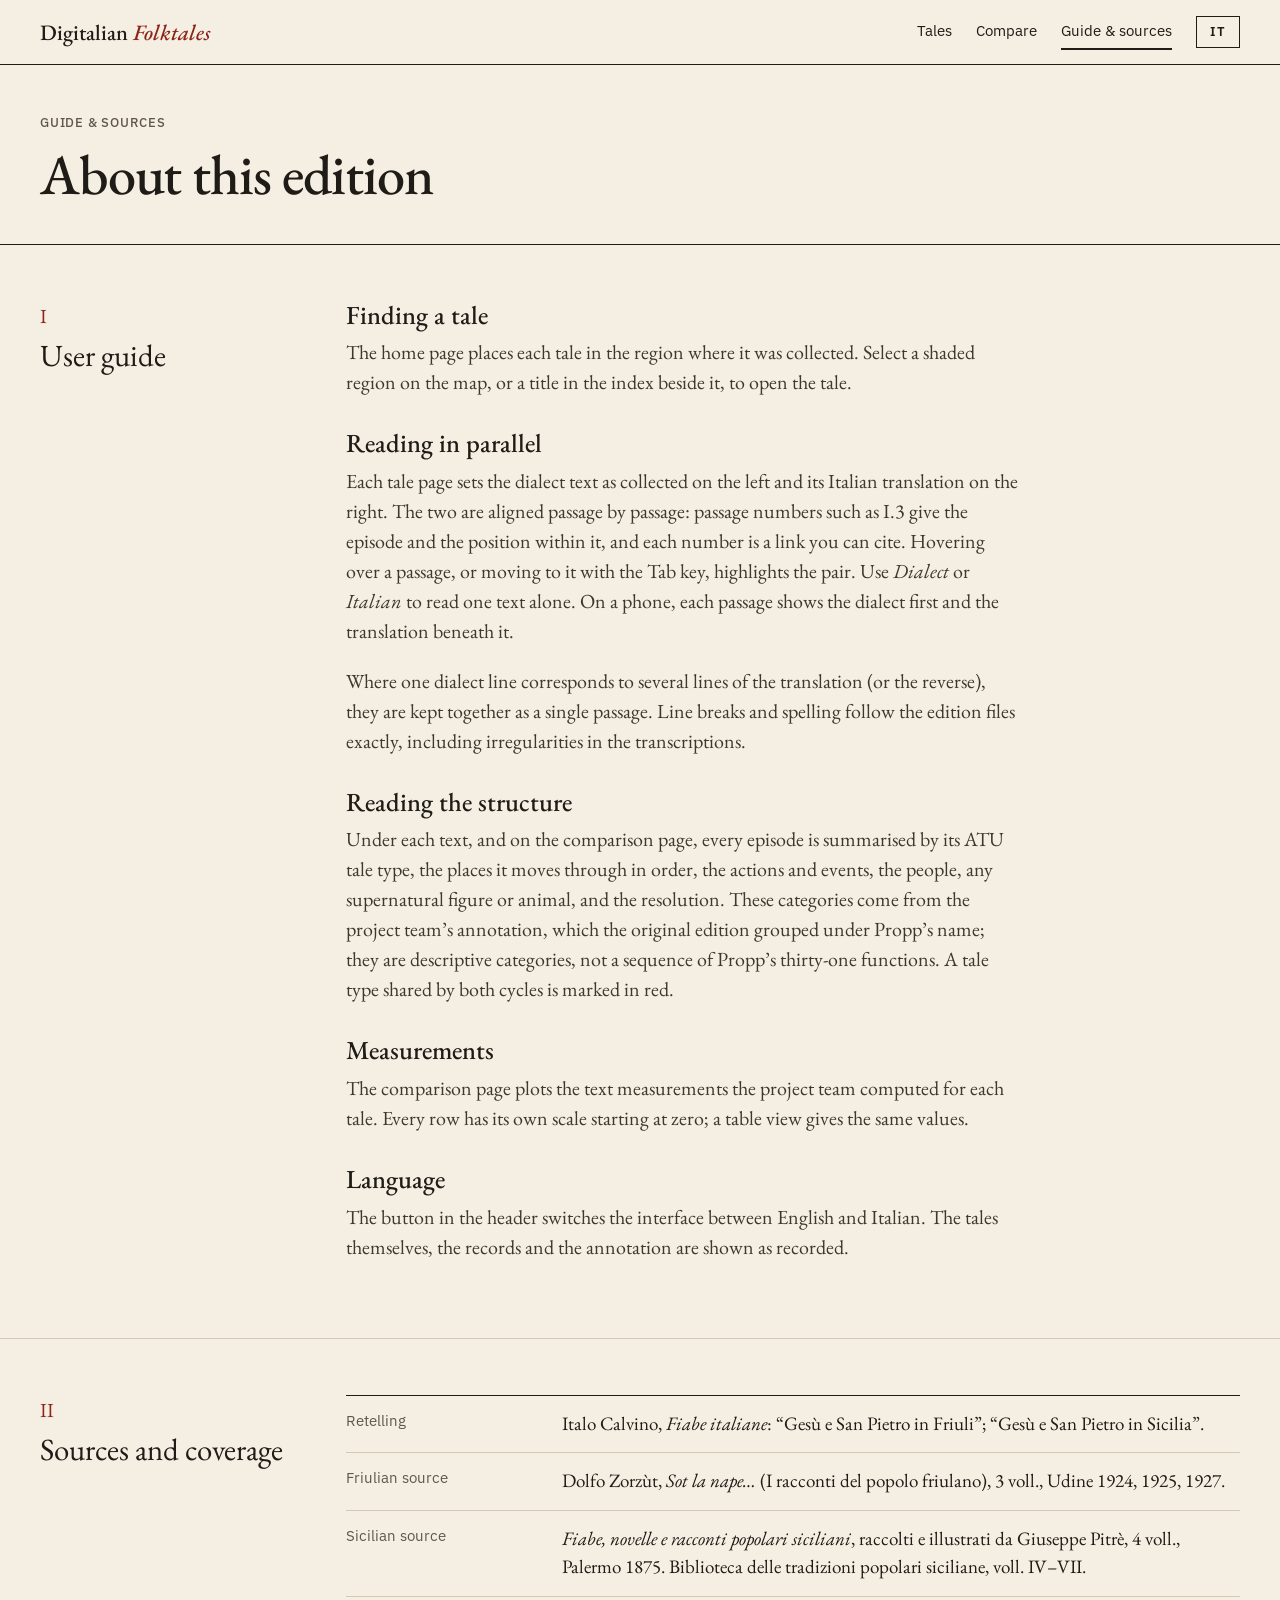
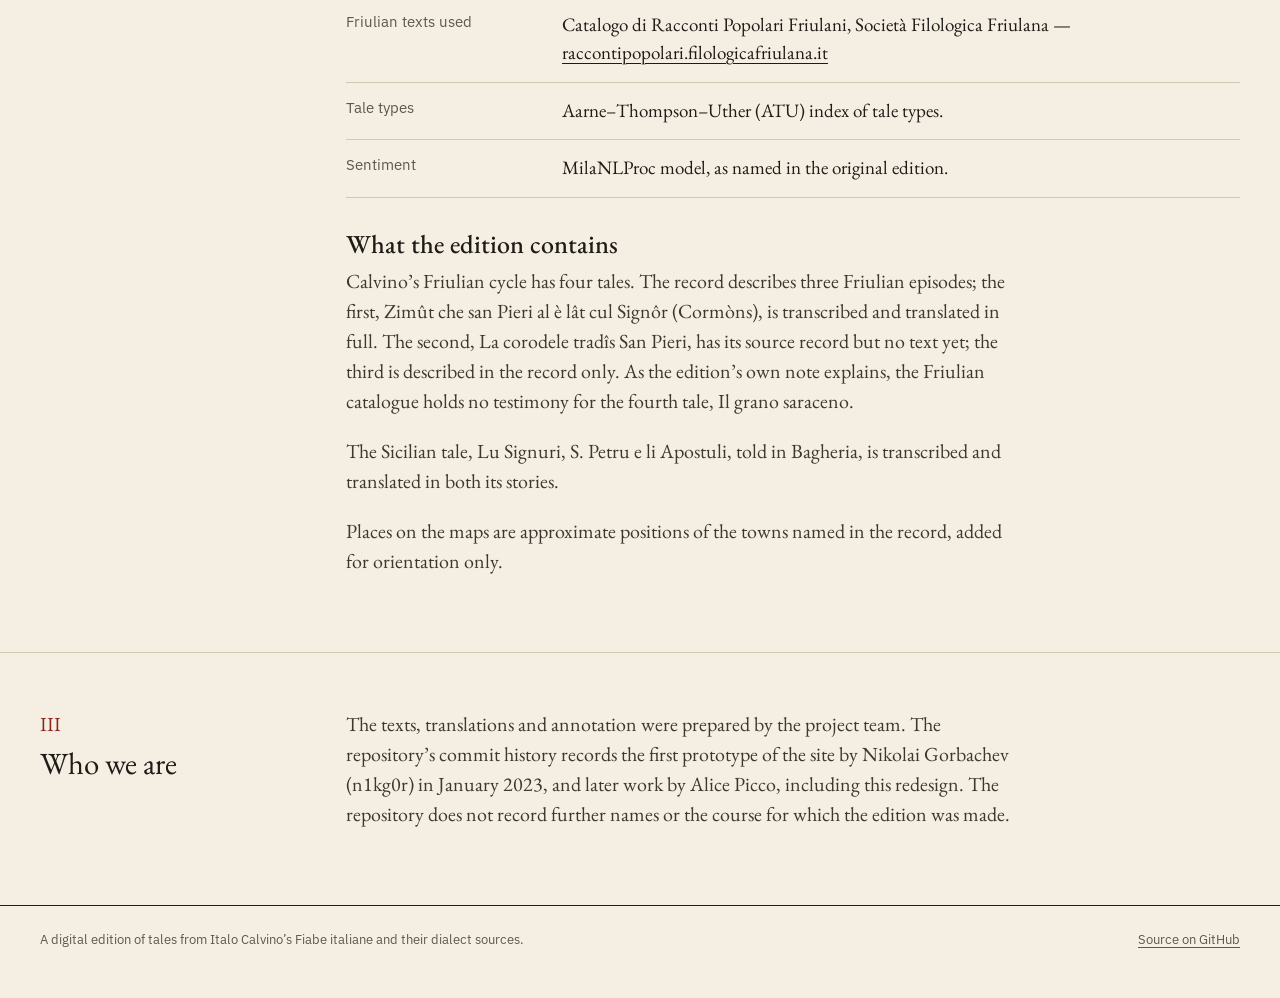
==== docs/guide.html @ 7d942d0c "Rebuild home, tale, comparison and guide pages on the new edition layout Co-Authored-By: Claude Opus" ====
<!DOCTYPE html>
<html lang="en">
<head>
  <meta charset="UTF-8">
  <meta name="viewport" content="width=device-width, initial-scale=1">
  <title>Guide and sources — Digitalian Folktales</title>
  <meta name="description" content="How to read Digitalian Folktales, its sources and methods, and who made it.">
  <link rel="icon" href="data:image/svg+xml,%3Csvg xmlns='http://www.w3.org/2000/svg' viewBox='0 0 32 32'%3E%3Crect width='32' height='32' fill='%23f5efe3'/%3E%3Ctext x='6' y='25' font-family='Georgia,serif' font-style='italic' font-size='24' fill='%238c2418'%3Ef%3C/text%3E%3C/svg%3E">
  <link rel="preconnect" href="https://fonts.googleapis.com">
  <link rel="preconnect" href="https://fonts.gstatic.com" crossorigin>
  <link rel="stylesheet" href="https://fonts.googleapis.com/css2?family=EB+Garamond:ital,wght@0,400;0,500;1,400&family=IBM+Plex+Sans:wght@400;500;600&display=swap">
  <link rel="stylesheet" href="assets/site.css">
</head>
<body data-base="">
  <a class="skip" href="#main" data-i18n="skip">Skip to content</a>

  <header class="site-header">
    <div class="wrap">
      <a class="wordmark" href="index.html">Digitalian <i>Folktales</i></a>
      <nav class="site-nav" aria-label="Main">
        <a href="index.html" data-i18n="nav.tales">Tales</a>
        <a href="analysis/comparison.html" data-i18n="nav.compare">Compare</a>
        <a href="guide.html" aria-current="page" data-i18n="nav.guide">Guide &amp; sources</a>
        <button class="lang-switch" type="button" lang="it" aria-label="Leggi in italiano">IT</button>
      </nav>
    </div>
  </header>

  <main id="main">
    <header class="page-head">
      <div class="wrap grid">
        <p class="kicker" style="grid-column:1/-1" data-i18n="guide.kicker">Guide &amp; sources</p>
        <h1 class="h1" style="grid-column:1/span 10" data-i18n="guide.title">About this edition</h1>
      </div>
    </header>

    <section class="section" aria-labelledby="g1">
      <div class="wrap grid">
        <div class="section-head">
          <span class="idx">I</span>
          <h2 class="h2" id="g1" data-i18n="guide.s1">User guide</h2>
        </div>
        <div class="section-body prose">
          <div data-lang-block="en">
            <h3>Finding a tale</h3>
            <p>The home page places each tale in the region where it was collected. Select a shaded region on the map, or a title in the index beside it, to open the tale.</p>
            <h3>Reading in parallel</h3>
            <p>Each tale page sets the dialect text as collected on the left and its Italian translation on the right. The two are aligned passage by passage: passage numbers such as <span class="num">I.3</span> give the episode and the position within it, and each number is a link you can cite. Hovering over a passage, or moving to it with the Tab key, highlights the pair. Use <em>Dialect</em> or <em>Italian</em> to read one text alone. On a phone, each passage shows the dialect first and the translation beneath it.</p>
            <p>Where one dialect line corresponds to several lines of the translation (or the reverse), they are kept together as a single passage. Line breaks and spelling follow the edition files exactly, including irregularities in the transcriptions.</p>
            <h3>Reading the structure</h3>
            <p>Under each text, and on the comparison page, every episode is summarised by its ATU tale type, the places it moves through in order, the actions and events, the people, any supernatural figure or animal, and the resolution. These categories come from the project team’s annotation, which the original edition grouped under Propp’s name; they are descriptive categories, not a sequence of Propp’s thirty-one functions. A tale type shared by both cycles is marked in red.</p>
            <h3>Measurements</h3>
            <p>The comparison page plots the text measurements the project team computed for each tale. Every row has its own scale starting at zero; a table view gives the same values.</p>
            <h3>Language</h3>
            <p>The button in the header switches the interface between English and Italian. The tales themselves, the records and the annotation are shown as recorded.</p>
          </div>
          <div data-lang-block="it" hidden>
            <h3>Trovare una fiaba</h3>
            <p>La pagina iniziale colloca ogni fiaba nella regione in cui è stata raccolta. Seleziona una regione evidenziata sulla mappa, o un titolo nell’indice accanto, per aprire la fiaba.</p>
            <h3>Leggere in parallelo</h3>
            <p>Ogni pagina presenta a sinistra il testo dialettale così come fu raccolto e a destra la traduzione italiana. I due testi sono allineati passo per passo: i numeri come <span class="num">I.3</span> indicano l’episodio e la posizione del passo, e ogni numero è un link citabile. Passando sopra un passo, o raggiungendolo con il tasto Tab, la coppia viene evidenziata. Con <em>Dialetto</em> o <em>Italiano</em> si legge un solo testo. Su telefono, ogni passo mostra prima il dialetto e sotto la traduzione.</p>
            <p>Quando una riga dialettale corrisponde a più righe della traduzione (o viceversa), le righe restano unite in un solo passo. A capo e grafia seguono esattamente i file dell’edizione, comprese le irregolarità delle trascrizioni.</p>
            <h3>Leggere la struttura</h3>
            <p>Sotto ogni testo, e nella pagina di confronto, ogni episodio è riassunto per tipo ATU, luoghi attraversati in ordine, azioni ed eventi, personaggi, eventuali figure soprannaturali o animali e scioglimento. Le categorie provengono dall’annotazione del gruppo di progetto, che l’edizione originale raccoglieva sotto il nome di Propp; sono categorie descrittive, non una sequenza delle trentuno funzioni di Propp. Un tipo di fiaba comune ai due cicli è segnato in rosso.</p>
            <h3>Misure</h3>
            <p>La pagina di confronto mostra le misure testuali calcolate dal gruppo di progetto per ogni fiaba. Ogni riga ha una propria scala che parte da zero; una vista in tabella riporta gli stessi valori.</p>
            <h3>Lingua</h3>
            <p>Il pulsante nell’intestazione passa l’interfaccia dall’inglese all’italiano. Le fiabe, le schede e l’annotazione sono riportate come registrate.</p>
          </div>
        </div>
      </div>
    </section>

    <section class="section" aria-labelledby="g2">
      <div class="wrap grid">
        <div class="section-head">
          <span class="idx">II</span>
          <h2 class="h2" id="g2" data-i18n="guide.s2">Sources and coverage</h2>
        </div>
        <div class="section-body">
          <ul class="biblio">
            <li><span class="role" data-i18n="src.calvino">Retelling</span><span class="ref">Italo Calvino, <i lang="it">Fiabe italiane</i>: <span lang="it">“Gesù e San Pietro in Friuli”</span>; <span lang="it">“Gesù e San Pietro in Sicilia”</span>.</span></li>
            <li><span class="role" data-i18n="src.zorzut">Friulian source</span><span class="ref" lang="it">Dolfo Zorzùt, <i lang="fur">Sot la nape…</i> (I racconti del popolo friulano), 3 voll., Udine 1924, 1925, 1927.</span></li>
            <li><span class="role" data-i18n="src.pitre">Sicilian source</span><span class="ref" lang="it"><i>Fiabe, novelle e racconti popolari siciliani</i>, raccolti e illustrati da Giuseppe Pitrè, 4 voll., Palermo 1875. Biblioteca delle tradizioni popolari siciliane, voll. IV–VII.</span></li>
            <li><span class="role" data-i18n="src.sff">Friulian texts used</span><span class="ref" lang="it">Catalogo di Racconti Popolari Friulani, Società Filologica Friulana — <a href="https://raccontipopolari.filologicafriulana.it/">raccontipopolari.filologicafriulana.it</a></span></li>
            <li><span class="role" data-i18n="src.atu">Tale types</span><span class="ref">Aarne–Thompson–Uther (ATU) index of tale types.</span></li>
            <li><span class="role" data-i18n="src.sent">Sentiment</span><span class="ref">MilaNLProc model, as named in the original edition.</span></li>
          </ul>
          <div class="prose" style="margin-top:32px">
            <div data-lang-block="en">
              <h3>What the edition contains</h3>
              <p>Calvino’s Friulian cycle has four tales. The record describes three Friulian episodes; the first, <span lang="fur">Zimût che san Pieri al è lât cul Signôr</span> (Cormòns), is transcribed and translated in full. The second, <span lang="fur">La corodele tradîs San Pieri</span>, has its source record but no text yet; the third is described in the record only. As the edition’s own note explains, the Friulian catalogue holds no testimony for the fourth tale, <span lang="it">Il grano saraceno</span>.</p>
              <p>The Sicilian tale, <span lang="scn">Lu Signuri, S. Petru e li Apostuli</span>, told in Bagheria, is transcribed and translated in both its stories.</p>
              <p>Places on the maps are approximate positions of the towns named in the record, added for orientation only.</p>
            </div>
            <div data-lang-block="it" hidden>
              <h3>Che cosa contiene l’edizione</h3>
              <p>Il ciclo friulano di Calvino comprende quattro racconti. La scheda descrive tre episodi friulani; il primo, <span lang="fur">Zimût che san Pieri al è lât cul Signôr</span> (Cormòns), è trascritto e tradotto per intero. Il secondo, <span lang="fur">La corodele tradîs San Pieri</span>, ha la sua scheda di fonte ma non ancora il testo; il terzo è descritto solo nella scheda. Come spiega la nota dell’edizione, il catalogo friulano non contiene testimonianze del quarto racconto, <span lang="it">Il grano saraceno</span>.</p>
              <p>La fiaba siciliana, <span lang="scn">Lu Signuri, S. Petru e li Apostuli</span>, raccontata a Bagheria, è trascritta e tradotta in entrambe le sue storie.</p>
              <p>I luoghi sulle mappe sono posizioni approssimative dei paesi indicati nella scheda, aggiunte solo per orientarsi.</p>
            </div>
          </div>
        </div>
      </div>
    </section>

    <section class="section" aria-labelledby="g3">
      <div class="wrap grid">
        <div class="section-head">
          <span class="idx">III</span>
          <h2 class="h2" id="g3" data-i18n="guide.s3">Who we are</h2>
        </div>
        <div class="section-body prose">
          <div data-lang-block="en">
            <p>The texts, translations and annotation were prepared by the project team. The repository’s commit history records the first prototype of the site by Nikolai Gorbachev (n1kg0r) in January 2023, and later work by Alice Picco, including this redesign. The repository does not record further names or the course for which the edition was made.</p>
          </div>
          <div data-lang-block="it" hidden>
            <p>Testi, traduzioni e annotazione sono stati preparati dal gruppo di progetto. La cronologia del repository registra il primo prototipo del sito, di Nikolai Gorbachev (n1kg0r), nel gennaio 2023, e il lavoro successivo di Alice Picco, compreso questo nuovo progetto grafico. Il repository non riporta altri nomi né il corso per cui l’edizione è stata realizzata.</p>
          </div>
        </div>
      </div>
    </section>
  </main>

  <footer class="site-footer">
    <div class="wrap">
      <span data-i18n="footer.note">A digital edition of tales from Italo Calvino’s Fiabe italiane and their dialect sources.</span>
      <a href="https://github.com/alicepicco333/digitalian-folktales" data-i18n="footer.repo">Source on GitHub</a>
    </div>
  </footer>
  <script src="assets/data.js"></script>
  <script src="assets/site.js"></script>
</body>
</html>
---- docs/assets/site.css ----
/* Digitalian Folktales — edition stylesheet
   A printed-edition identity: warm paper, EB Garamond for the tales and titles,
   IBM Plex Sans for apparatus and interface, one rubric red as the accent. Flat, gridded. */

:root {
  color-scheme: light;
  --paper: #f5efe3;
  --paper-2: #ebe3d3;
  --ink: #1f1b16;
  --ink-2: #3d372f;
  --muted: #5f574b;
  --rule: #d3c8b4;
  --rule-strong: #1f1b16;
  --accent: #8c2418;          /* the one accent: rubric red */
  --friuli: #008572;          /* data identity: Friuli (validated pair) */
  --sicily: #b57a00;          /* data identity: Sicily */
  --friuli-tint: #d5e8e1;
  --sicily-tint: #f1e2c0;
  --focus: #8c2418;

  --sans: "IBM Plex Sans", system-ui, -apple-system, "Segoe UI", sans-serif;
  --serif: "EB Garamond", Garamond, Georgia, "Times New Roman", serif;

  --gutter: 24px;
  --margin: 40px;
  --max: 1440px;
  --step--1: 0.8125rem;
  --step-0: 1rem;
  --step-1: 1.25rem;
  --step-2: 1.75rem;
  --step-3: clamp(2rem, 4.4vw, 4rem);
  --step-4: clamp(2.5rem, 6.6vw, 6rem);
}

@media (prefers-color-scheme: dark) {
  :root:not([data-theme="light"]) {
    color-scheme: dark;
    --paper: #1a1714;
    --paper-2: #24201b;
    --ink: #efe8da;
    --ink-2: #cfc6b5;
    --muted: #a79d8d;
    --rule: #3a342c;
    --rule-strong: #efe8da;
    --accent: #e58a6f;
    --friuli: #169c88;
    --sicily: #c08a14;
    --friuli-tint: #16322c;
    --sicily-tint: #3a2d12;
    --focus: #e58a6f;
  }
}
:root[data-theme="dark"] {
  color-scheme: dark;
  --paper: #1a1714;
  --paper-2: #24201b;
  --ink: #efe8da;
  --ink-2: #cfc6b5;
  --muted: #a79d8d;
  --rule: #3a342c;
  --rule-strong: #efe8da;
  --accent: #e58a6f;
  --friuli: #169c88;
  --sicily: #c08a14;
  --friuli-tint: #16322c;
  --sicily-tint: #3a2d12;
  --focus: #e58a6f;
}

*, *::before, *::after { box-sizing: border-box; }
html { -webkit-text-size-adjust: 100%; text-size-adjust: 100%; }
body {
  margin: 0;
  background: var(--paper);
  color: var(--ink);
  font-family: var(--sans);
  font-size: var(--step-0);
  line-height: 1.5;
  font-feature-settings: "kern";
  overflow-x: hidden;
}
img, svg { display: block; max-width: 100%; }
a { color: inherit; text-decoration-thickness: 1px; text-underline-offset: 0.2em; }
a:hover { color: var(--accent); }
:focus { outline: none; }
:focus-visible { outline: 2px solid var(--focus); outline-offset: 3px; }
::selection { background: var(--sicily-tint); color: var(--ink); }

h1, h2, h3, h4 { margin: 0; font-family: var(--serif); font-weight: 500; letter-spacing: 0; line-height: 1.1; }
p { margin: 0 0 1em; }

.skip {
  position: absolute; left: 8px; top: -60px; z-index: 10;
  background: var(--ink); color: var(--paper); padding: 8px 12px; text-decoration: none;
}
.skip:focus { top: 8px; color: var(--paper); }

.visually-hidden {
  position: absolute !important; width: 1px; height: 1px; overflow: hidden;
  clip: rect(0 0 0 0); white-space: nowrap;
}

/* ---------- grid ---------- */
.wrap { max-width: var(--max); margin: 0 auto; padding: 0 var(--margin); }
.grid { display: grid; grid-template-columns: repeat(12, minmax(0, 1fr)); column-gap: var(--gutter); }

/* ---------- header ---------- */
.site-header { border-bottom: 1px solid var(--rule-strong); }
.site-header .wrap { display: flex; align-items: center; justify-content: space-between; gap: 16px; min-height: 64px; }
.wordmark { font-family: var(--serif); font-weight: 500; font-size: 1.375rem; text-decoration: none; white-space: nowrap; }
.wordmark i { color: var(--accent); }
.wordmark span { color: var(--muted); font-weight: 400; }
.site-nav { display: flex; align-items: center; gap: 4px 24px; flex-wrap: wrap; justify-content: flex-end; }
.site-nav a { text-decoration: none; font-size: 0.9375rem; padding: 6px 0; border-bottom: 2px solid transparent; }
.site-nav a[aria-current="page"] { border-bottom-color: var(--ink); }
.lang-switch {
  font: inherit; font-size: 0.8125rem; font-weight: 600; letter-spacing: 0.04em;
  background: transparent; color: var(--ink); border: 1px solid var(--ink);
  padding: 4px 8px; min-height: 32px; min-width: 44px; cursor: pointer; border-radius: 0;
}
.lang-switch:hover { background: var(--ink); color: var(--paper); }

/* ---------- type ---------- */
.kicker {
  font-size: var(--step--1); font-weight: 500; letter-spacing: 0.06em; text-transform: uppercase;
  color: var(--muted); margin: 0 0 12px;
}
.display { font-size: var(--step-4); font-weight: 400; letter-spacing: -0.015em; line-height: 1.02; }
.display em { font-style: italic; color: var(--accent); }
.h1 { font-size: var(--step-3); font-weight: 400; letter-spacing: -0.01em; line-height: 1.05; }
.h2 { font-size: calc(var(--step-2) * 1.1); font-weight: 400; }
.h3 { font-size: var(--step-1); }
.lede { font-family: var(--serif); font-size: 1.5rem; line-height: 1.4; color: var(--ink-2); max-width: 34em; }
.serif { font-family: var(--serif); }
.small { font-size: var(--step--1); }
.muted { color: var(--muted); }
.num { font-variant-numeric: tabular-nums; }

/* ---------- sections ---------- */
.section { padding: 56px 0; border-bottom: 1px solid var(--rule); }
.section:last-of-type { border-bottom: 0; }
.section-head { grid-column: 1 / span 3; }
.section-head .idx { font-family: var(--serif); font-size: 1.25rem; color: var(--accent); font-variant-numeric: tabular-nums; display: block; margin-bottom: 8px; }
.section-body { grid-column: 4 / span 9; min-width: 0; }

/* ---------- hero ---------- */
.hero { padding: 64px 0 56px; border-bottom: 1px solid var(--rule-strong); }
.hero-title { grid-column: 1 / span 9; }
.hero-lede { grid-column: 1 / span 7; margin-top: 32px; }
.hero-figures { grid-column: 9 / span 4; align-self: end; margin: 32px 0 0; }
.figures { display: grid; grid-template-columns: 1fr 1fr; border-top: 1px solid var(--rule-strong); margin: 0; }
.figures div { padding: 12px 0 16px; border-bottom: 1px solid var(--rule); display: flex; flex-direction: column-reverse; justify-content: flex-end; }
.figures div:nth-child(odd) { padding-right: 12px; }
.figures dt { font-size: var(--step--1); color: var(--muted); order: 2; }
.figures dd { margin: 0; font-family: var(--serif); font-size: calc(var(--step-2) * 1.25); font-weight: 400; font-variant-numeric: lining-nums tabular-nums; line-height: 1.1; }

/* ---------- map + index ---------- */
.atlas { grid-column: 1 / span 12; display: grid; grid-template-columns: repeat(12, minmax(0, 1fr)); column-gap: var(--gutter); }
.atlas-map { grid-column: 1 / span 6; position: relative; }
.atlas-index { grid-column: 7 / span 6; }
.map-svg { width: 100%; height: auto; }
.map-svg .region { fill: var(--paper-2); stroke: var(--rule); stroke-width: 0.75; vector-effect: non-scaling-stroke; }
.map-svg .region.is-friuli { fill: var(--friuli-tint); stroke: var(--friuli); stroke-width: 1.25; }
.map-svg .region.is-sicily { fill: var(--sicily-tint); stroke: var(--sicily); stroke-width: 1.25; }
.map-svg a:focus-visible .region, .map-svg a:hover .region { stroke-width: 2.5; }
.map-svg a:focus { outline: none; }
.map-svg .place { stroke: var(--paper); stroke-width: 2; }
.map-svg .place.friuli { fill: var(--friuli); }
.map-svg .place.sicily { fill: var(--sicily); }
.map-svg .label { font-family: var(--sans); font-size: 13px; fill: var(--ink); paint-order: stroke; stroke: var(--paper); stroke-width: 4px; stroke-linejoin: round; }
.map-svg .label.sub { font-size: 11.5px; fill: var(--muted); }
.map-svg .leader { stroke: var(--ink); stroke-width: 1; fill: none; }
.map-note { font-size: var(--step--1); color: var(--muted); margin-top: 12px; max-width: 36em; }

.tale-index { list-style: none; margin: 0; padding: 0; border-top: 1px solid var(--rule-strong); }
.tale-entry { padding: 20px 0 24px; border-bottom: 1px solid var(--rule); display: grid; grid-template-columns: 48px minmax(0, 1fr); column-gap: 16px; }
.tale-entry .no { font-family: var(--serif); font-size: 1.25rem; color: var(--accent); font-variant-numeric: tabular-nums; padding-top: 6px; }
.tale-entry h3 { font-family: var(--serif); font-weight: 500; font-size: 1.875rem; letter-spacing: -0.01em; line-height: 1.15; }
.tale-entry h3 a { text-decoration: none; }
.tale-entry h3 a:hover { text-decoration: underline; }
.region-line { display: flex; align-items: center; gap: 8px; font-size: 0.9375rem; color: var(--ink-2); margin: 6px 0 12px; }
.meta-dl { display: grid; grid-template-columns: 9.5em minmax(0, 1fr); gap: 4px 16px; margin: 0; font-size: 0.9375rem; }
.meta-dl dt { color: var(--muted); }
.meta-dl dd { margin: 0; min-width: 0; }
.entry-links { display: flex; gap: 20px; flex-wrap: wrap; margin-top: 16px; font-weight: 500; }
.entry-links a { text-decoration: none; border-bottom: 1px solid currentColor; padding-bottom: 1px; }
.atu { font-variant-numeric: tabular-nums; font-weight: 600; }
.atu.shared { color: var(--accent); }

/* ---------- three-part explainer ---------- */
.triad { display: grid; grid-template-columns: repeat(3, minmax(0, 1fr)); column-gap: var(--gutter); border-top: 1px solid var(--rule-strong); }
.triad > div { padding-top: 16px; }
.triad h3 { font-size: 1.5rem; margin-bottom: 8px; }
.triad p { color: var(--ink-2); }
.specimen { font-family: var(--serif); font-size: 1.3125rem; line-height: 1.5; margin-top: 16px; }
.specimen.tr { color: var(--ink-2); font-size: 1.0625rem; }

/* ---------- sources ---------- */
.biblio { list-style: none; margin: 0; padding: 0; border-top: 1px solid var(--rule-strong); }
.biblio li { display: grid; grid-template-columns: 12em minmax(0, 1fr); column-gap: var(--gutter); padding: 14px 0; border-bottom: 1px solid var(--rule); }
.biblio .role { color: var(--muted); font-size: 0.9375rem; }
.biblio .ref { font-family: var(--serif); font-size: 1.1875rem; }
.biblio .ref i { font-style: italic; }

/* ---------- footer ---------- */
.site-footer { border-top: 1px solid var(--rule-strong); padding: 24px 0 48px; font-size: var(--step--1); color: var(--muted); }
.site-footer .wrap { display: flex; justify-content: space-between; gap: 16px; flex-wrap: wrap; }

/* ---------- tale page ---------- */
.page-head { padding: 48px 0 40px; border-bottom: 1px solid var(--rule-strong); }
.crumbs { font-size: var(--step--1); color: var(--muted); margin-bottom: 20px; }
.crumbs a { color: var(--muted); }
.page-head .h1 { font-family: var(--serif); font-weight: 500; letter-spacing: -0.02em; grid-column: 1 / span 9; }
.page-head .sub { grid-column: 1 / span 9; margin-top: 16px; color: var(--ink-2); font-size: 1.0625rem; }
.page-head .locator { grid-column: 10 / span 3; grid-row: 1 / span 3; align-self: end; }

.reader-layout { display: grid; grid-template-columns: repeat(12, minmax(0, 1fr)); column-gap: var(--gutter); padding: 40px 0 0; }
.record { grid-column: 1 / span 3; }
.record-inner { position: sticky; top: 24px; }
.record h2 { font-size: var(--step--1); letter-spacing: 0.06em; text-transform: uppercase; color: var(--muted); font-weight: 500; margin-bottom: 12px; }
.record .meta-dl { grid-template-columns: 1fr; gap: 0; }
.record .meta-dl dt { margin-top: 12px; font-size: var(--step--1); }
.record .meta-dl dd { font-size: 0.9375rem; }
.record ol { margin: 0; padding: 0; list-style: none; border-top: 1px solid var(--rule); }
.record ol li { border-bottom: 1px solid var(--rule); padding: 8px 0; font-size: 0.9375rem; display: grid; grid-template-columns: 2.25em 1fr; }
.record ol li .muted { font-variant-numeric: tabular-nums; }
.reader { grid-column: 4 / span 9; min-width: 0; }

.controls { display: flex; flex-wrap: wrap; gap: 12px 24px; align-items: center; padding-bottom: 16px; border-bottom: 1px solid var(--rule-strong); position: sticky; top: 0; background: var(--paper); z-index: 2; padding-top: 12px; }
.seg-control { display: inline-flex; border: 1px solid var(--ink); }
.seg-control button {
  font: inherit; font-size: 0.875rem; background: transparent; color: var(--ink); border: 0;
  padding: 6px 12px; min-height: 36px; cursor: pointer; border-radius: 0;
}
.seg-control button + button { border-left: 1px solid var(--ink); }
.seg-control button[aria-pressed="true"] { background: var(--ink); color: var(--paper); }
.controls .hint { font-size: var(--step--1); color: var(--muted); }

.editorial { border-left: 2px solid var(--accent); padding: 4px 0 4px 20px; margin: 32px 0 8px; max-width: 44em; }
.editorial .serif { font-size: 1.1875rem; line-height: 1.55; color: var(--ink-2); }
.editorial ol { font-family: var(--serif); margin: 0 0 1em; padding-left: 1.4em; color: var(--ink-2); }

.episode { padding: 40px 0 16px; }
.episode-head { display: grid; grid-template-columns: minmax(0, 1fr) minmax(0, 1fr); column-gap: 40px; padding-bottom: 16px; border-bottom: 1px solid var(--rule-strong); }
.episode-head .ep-no { grid-column: 1 / -1; font-size: var(--step--1); color: var(--muted); letter-spacing: 0.06em; text-transform: uppercase; margin-bottom: 8px; }
.episode-head h2, .episode-head h3, .episode-head .t-title { font-family: var(--serif); font-weight: 500; font-size: 1.75rem; line-height: 1.2; letter-spacing: -0.01em; margin: 0; }
.episode-head .t-title { color: var(--ink-2); font-style: italic; }
.src-meta { grid-column: 1 / -1; margin-top: 12px; font-size: var(--step--1); color: var(--muted); display: flex; flex-wrap: wrap; gap: 2px 20px; }
.src-meta span { white-space: normal; }

.col-heads { display: grid; grid-template-columns: 3rem minmax(0, 1fr) minmax(0, 1fr); column-gap: 40px; padding: 16px 0 8px; font-size: var(--step--1); letter-spacing: 0.06em; text-transform: uppercase; color: var(--muted); }
.col-heads span:first-child { visibility: hidden; }

.seg { display: grid; grid-template-columns: 3rem minmax(0, 1fr) minmax(0, 1fr); column-gap: 40px; padding: 10px 0; border-top: 1px solid transparent; }
.seg.p-start { margin-top: 14px; border-top-color: var(--rule); padding-top: 18px; }
.seg:hover, .seg:focus-within, .seg.is-target { background: var(--paper-2); box-shadow: -12px 0 0 var(--paper-2), 12px 0 0 var(--paper-2); }
.seg .sn { font-size: var(--step--1); color: var(--accent); font-variant-numeric: tabular-nums; padding-top: 5px; text-decoration: none; align-self: start; }
.seg .sn:hover { color: var(--accent); }
.seg .orig, .seg .trans { font-family: var(--serif); min-width: 0; overflow-wrap: break-word; hyphens: auto; }
.seg .orig { font-size: 1.3125rem; line-height: 1.6; color: var(--ink); font-weight: 400; }
.seg .trans { font-size: 1.1875rem; line-height: 1.6; color: var(--ink-2); }
.seg .orig p, .seg .trans p { margin: 0 0 0.5em; }
.seg .orig p:last-child, .seg .trans p:last-child { margin-bottom: 0; }
.seg .tag { display: none; }

.reader[data-view="orig"] .trans, .reader[data-view="orig"] .col-heads .h-trans,
.reader[data-view="trans"] .orig, .reader[data-view="trans"] .col-heads .h-orig { display: none; }
.reader[data-view="orig"] .seg, .reader[data-view="trans"] .seg,
.reader[data-view="orig"] .col-heads, .reader[data-view="trans"] .col-heads { grid-template-columns: 3rem minmax(0, 38em); }

.gap-note { margin: 20px 0 8px; padding: 16px 20px; border: 1px dashed var(--rule); color: var(--ink-2); font-size: 0.9375rem; max-width: 44em; }
.colophon { font-family: var(--serif); font-style: italic; color: var(--muted); margin: 16px 0 0 calc(3rem + 40px); }

/* ---------- structure (episode reading) ---------- */
.structure { display: grid; gap: 0; border-top: 1px solid var(--rule-strong); }
.structure.cols-2 { grid-template-columns: repeat(2, minmax(0, 1fr)); column-gap: var(--gutter); border-top: 0; }
.structure .colhead { border-bottom: 1px solid var(--rule-strong); padding: 0 0 12px; display: flex; align-items: center; gap: 8px; font-weight: 600; }
.ep-card { border-bottom: 1px solid var(--rule); padding: 20px 0 24px; display: grid; grid-template-columns: 4.5rem minmax(0, 1fr); column-gap: 16px; }
.ep-card .ep-n { font-size: var(--step--1); color: var(--muted); }
.ep-card .ep-atu { font-family: var(--serif); font-size: 2.5rem; font-weight: 400; letter-spacing: 0; font-variant-numeric: lining-nums; line-height: 1; font-variant-numeric: tabular-nums; }
.ep-card .ep-atu.shared { color: var(--accent); }
.ep-card .ep-atu-label { font-size: 0.875rem; color: var(--ink-2); margin: 4px 0 0; }
.ep-card .ep-title { font-family: var(--serif); font-size: 1.1875rem; font-weight: 500; margin: 0 0 12px; }
.ep-card .ep-left { padding-top: 2px; }
.facet { display: grid; grid-template-columns: 7.5em minmax(0, 1fr); column-gap: 12px; padding: 5px 0; font-size: 0.9375rem; border-top: 1px solid var(--rule); }
.facet:first-of-type { border-top: 0; }
.facet dt { color: var(--muted); font-size: var(--step--1); padding-top: 2px; }
.facet dd { margin: 0; min-width: 0; }
.facet dd.none { color: var(--muted); }
.itinerary { list-style: none; margin: 0; padding: 0; display: flex; flex-wrap: wrap; align-items: center; row-gap: 6px; }
.itinerary li { display: inline-flex; align-items: center; }
.itinerary li + li::before { content: ""; width: 20px; height: 1px; background: var(--ink); margin: 0 6px; display: inline-block; }
.itinerary li + li::after { content: none; }
.itinerary .stop { border: 1px solid var(--ink); padding: 1px 7px; font-size: 0.875rem; line-height: 1.4; }
.resolution { font-weight: 600; }
.resolution.mixed { font-style: italic; }
.transcribed-flag { font-size: var(--step--1); color: var(--muted); margin-top: 10px; display: block; }

.finding { border-left: 2px solid var(--accent); padding: 2px 0 2px 16px; margin: 0 0 32px; max-width: 40em; font-family: var(--serif); font-size: 1.3125rem; line-height: 1.45; }

/* ---------- comparison tables ---------- */
.table-wrap { overflow-x: auto; border-top: 1px solid var(--rule-strong); }
table.record-table { width: 100%; border-collapse: collapse; font-size: 0.9375rem; }
.record-table th, .record-table td { text-align: left; vertical-align: top; padding: 12px 16px 12px 0; border-bottom: 1px solid var(--rule); }
.record-table thead th { font-weight: 600; border-bottom: 1px solid var(--rule-strong); }
.record-table tbody th { font-weight: 400; color: var(--muted); width: 18%; font-size: var(--step--1); padding-top: 14px; }
.record-table td { width: 41%; }
.record-table .serif { font-size: 1rem; }
.record-table ol { margin: 0; padding-left: 1.5em; }
.record-table ol li::marker { color: var(--muted); font-variant-numeric: tabular-nums; }

/* ---------- metrics chart ---------- */
.viz-legend { display: flex; gap: 20px; flex-wrap: wrap; align-items: center; font-size: 0.9375rem; margin: 0 0 16px; }
.viz-legend span { display: inline-flex; align-items: center; gap: 8px; }
.mk { width: 10px; height: 10px; display: inline-block; flex: none; }
.mk.friuli { background: var(--friuli); border-radius: 50%; }
.mk.sicily { background: var(--sicily); transform: rotate(45deg); width: 9px; height: 9px; }
.metrics { border-top: 1px solid var(--rule-strong); }
.metric-group h3 { font-size: var(--step--1); font-weight: 500; letter-spacing: 0.06em; text-transform: uppercase; color: var(--muted); padding: 20px 0 6px; }
.metric-row { display: grid; grid-template-columns: minmax(0, 15em) minmax(0, 1fr) 9.5em; column-gap: 20px; align-items: center; padding: 8px 0; border-bottom: 1px solid var(--rule); }
.metric-row .m-label { font-size: 0.9375rem; }
.metric-row .m-vals { font-size: 0.875rem; font-variant-numeric: tabular-nums; display: grid; grid-template-columns: 1fr 1fr; gap: 8px; text-align: right; color: var(--ink); }
.metric-row .m-vals span { display: inline-flex; align-items: center; justify-content: flex-end; gap: 6px; }
.track { position: relative; height: 34px; }
.track svg { width: 100%; height: 34px; overflow: visible; }
.track .base { stroke: var(--rule); stroke-width: 1; }
.track .tick { stroke: var(--rule); stroke-width: 1; }
.track .ticklabel { font-size: 10.5px; fill: var(--muted); font-family: var(--sans); font-variant-numeric: tabular-nums; }
.track .dot { stroke: var(--paper); stroke-width: 2; }
.track .dot.friuli { fill: var(--friuli); }
.track .dot.sicily { fill: var(--sicily); }
.track .hit { fill: transparent; cursor: default; }
.viz-tip {
  position: fixed; pointer-events: none; z-index: 20; background: var(--ink); color: var(--paper);
  font-size: 0.8125rem; padding: 6px 10px; line-height: 1.35; max-width: 16rem; opacity: 0;
}
.viz-tip.on { opacity: 1; }
.viz-caveat { font-size: var(--step--1); color: var(--muted); margin-top: 16px; max-width: 52em; }
details.table-view { margin-top: 20px; }
details.table-view summary { cursor: pointer; font-weight: 500; font-size: 0.9375rem; padding: 6px 0; }
details.table-view table { margin-top: 8px; }
.record-table td.num { font-variant-numeric: tabular-nums; }

.read-links { display: grid; grid-template-columns: repeat(2, minmax(0, 1fr)); column-gap: var(--gutter); border-top: 1px solid var(--rule-strong); }
.read-links a { display: block; padding: 20px 0; text-decoration: none; border-bottom: 1px solid var(--rule); }
.read-links a .serif { font-size: 1.625rem; display: block; margin-top: 4px; }
.read-links a:hover .serif { text-decoration: underline; }

/* ---------- guide page ---------- */
.prose { max-width: 42em; }
.prose p, .prose li { color: var(--ink-2); font-family: var(--serif); font-size: 1.25rem; line-height: 1.5; }
.prose h3 { font-size: 1.625rem; margin: 32px 0 8px; color: var(--ink); }
.prose h3:first-child { margin-top: 0; }
.prose ul { padding-left: 1.2em; }

/* ---------- responsive ---------- */
@media (max-width: 1100px) {
  .atlas-map { grid-column: 1 / span 12; max-width: 560px; }
  .atlas-index { grid-column: 1 / span 12; margin-top: 32px; }
  .hero-figures { grid-column: 1 / span 12; }
  .hero-lede { grid-column: 1 / span 12; }
  .hero-title { grid-column: 1 / span 12; }
}
@media (max-width: 900px) {
  :root { --margin: 24px; }
  .section-head, .section-body { grid-column: 1 / span 12; }
  .section-head { margin-bottom: 24px; }
  .record { grid-column: 1 / span 12; margin-bottom: 24px; }
  .record-inner { position: static; }
  .reader { grid-column: 1 / span 12; }
  .page-head .locator { grid-column: 1 / span 12; grid-row: auto; max-width: 180px; margin-top: 24px; }
  .page-head .h1, .page-head .sub { grid-column: 1 / span 12; }
  .triad { grid-template-columns: 1fr; }
  .triad > div + div { border-top: 1px solid var(--rule); margin-top: 16px; }
}
@media (max-width: 720px) {
  :root { --margin: 16px; --gutter: 16px; }
  .site-header .wrap { flex-wrap: wrap; padding-top: 12px; padding-bottom: 8px; }
  .site-nav { gap: 4px 16px; justify-content: flex-start; }
  .hero { padding: 40px 0; }
  .section { padding: 40px 0; }
  .structure.cols-2 { grid-template-columns: 1fr; }
  .structure.cols-2 > .col + .col { margin-top: 32px; }
  .biblio li { grid-template-columns: 1fr; }
  .meta-dl { grid-template-columns: 1fr; }
  .meta-dl dt { margin-top: 8px; }
  .episode-head { grid-template-columns: 1fr; }
  .episode-head .t-title { margin-top: 6px; }
  .col-heads { display: none; }
  .seg, .reader[data-view] .seg { grid-template-columns: 2rem minmax(0, 1fr); column-gap: 12px; }
  .seg .orig, .seg .trans { grid-column: 2; }
  .seg .trans { margin-top: 10px; }
  .seg .tag { display: block; font-family: var(--sans); font-style: normal; font-size: 0.6875rem; letter-spacing: 0.08em; text-transform: uppercase; color: var(--muted); margin-bottom: 2px; }
  .seg:hover, .seg:focus-within, .seg.is-target { box-shadow: -8px 0 0 var(--paper-2), 8px 0 0 var(--paper-2); }
  .colophon { margin-left: calc(2rem + 12px); }
  .metric-row { grid-template-columns: minmax(0, 1fr) auto; row-gap: 2px; }
  .metric-row .track { grid-column: 1 / -1; grid-row: 2; }
  .metric-row .m-vals { grid-template-columns: auto auto; gap: 12px; }
  .read-links { grid-template-columns: 1fr; }
  .ep-card { grid-template-columns: 3.75rem minmax(0, 1fr); }
  .ep-card .ep-atu { font-size: 1.75rem; }
  .facet { grid-template-columns: 1fr; }
  .record-table tbody th { width: auto; }
  .figures dd { font-size: 1.5rem; }
}

@media (prefers-reduced-motion: no-preference) {
  html { scroll-behavior: smooth; }
  .seg, .viz-tip, a { transition: background-color 120ms ease, color 120ms ease, opacity 120ms ease; }
}

@media (forced-colors: active) {
  .mk, .track .dot, .map-svg .place { forced-color-adjust: none; }
}

@media print {
  .site-header, .controls, .site-footer, .skip { display: none; }
  .seg { break-inside: avoid; }
}
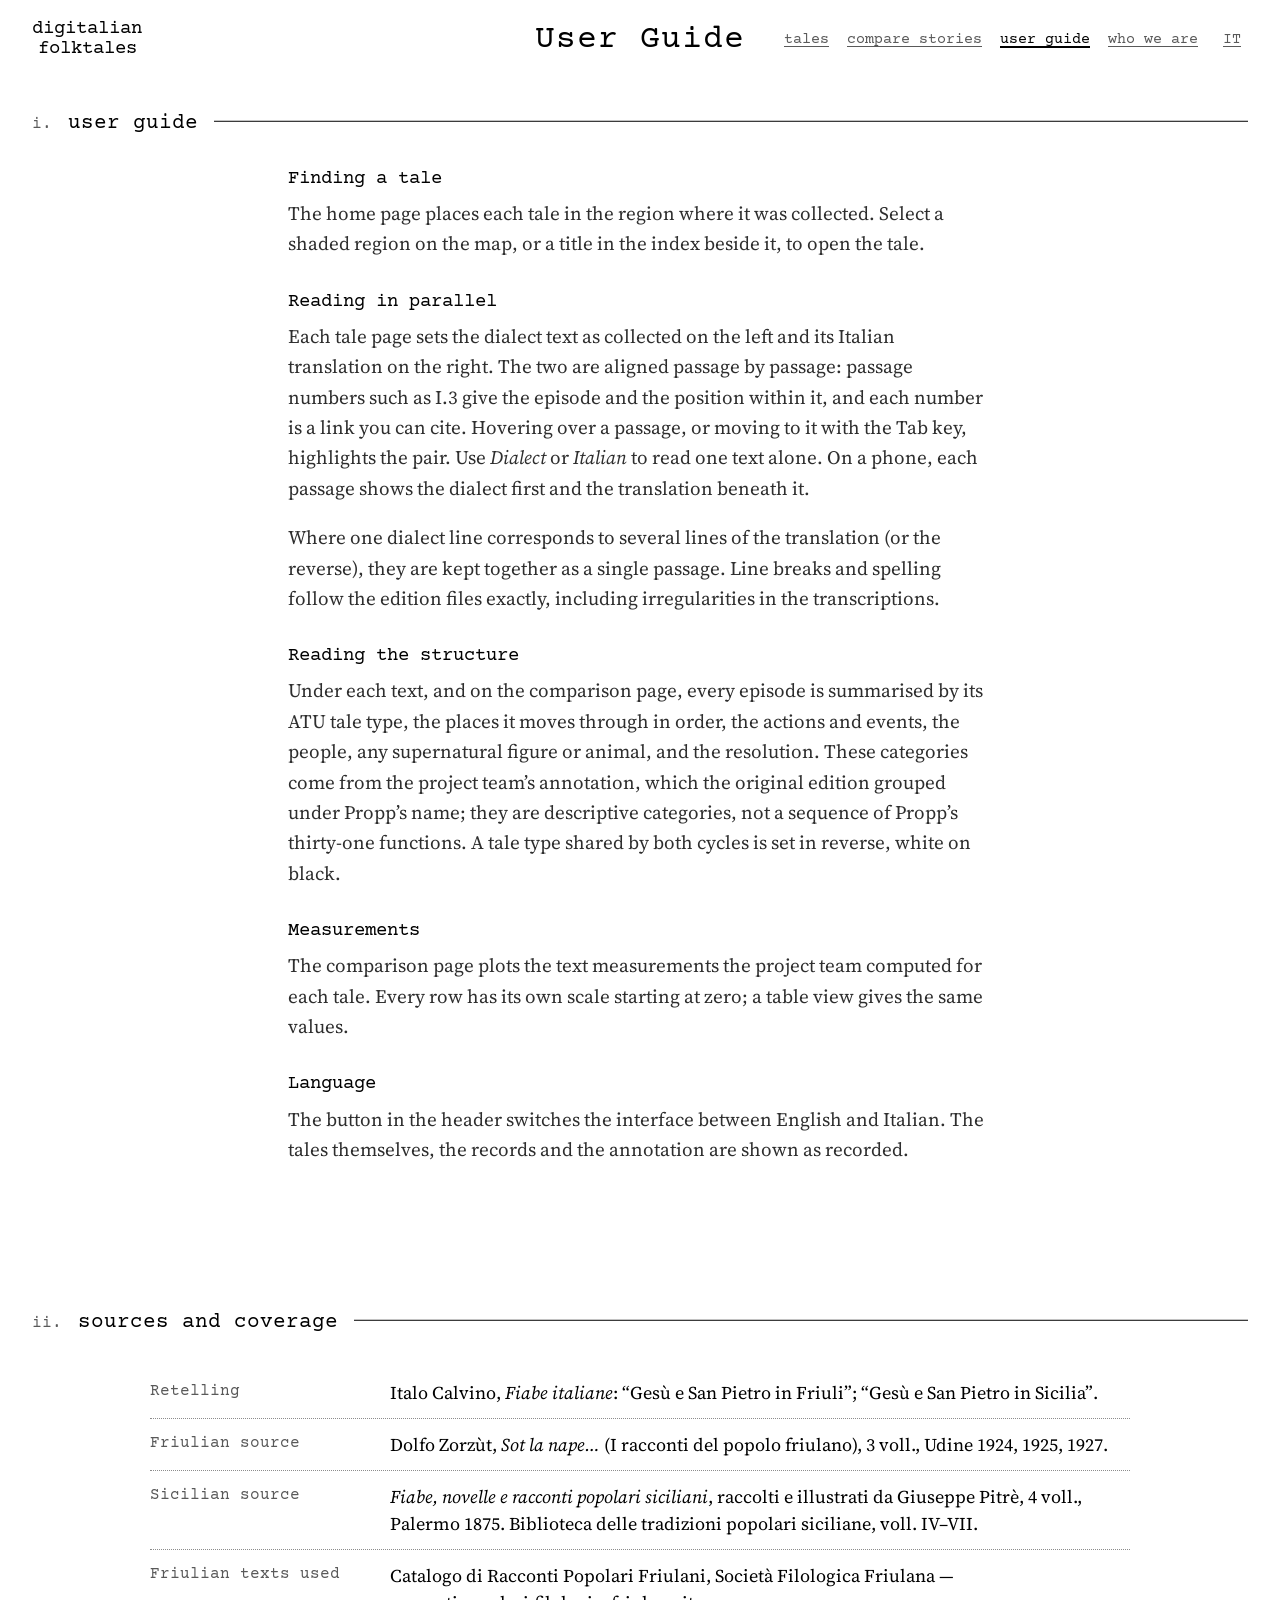
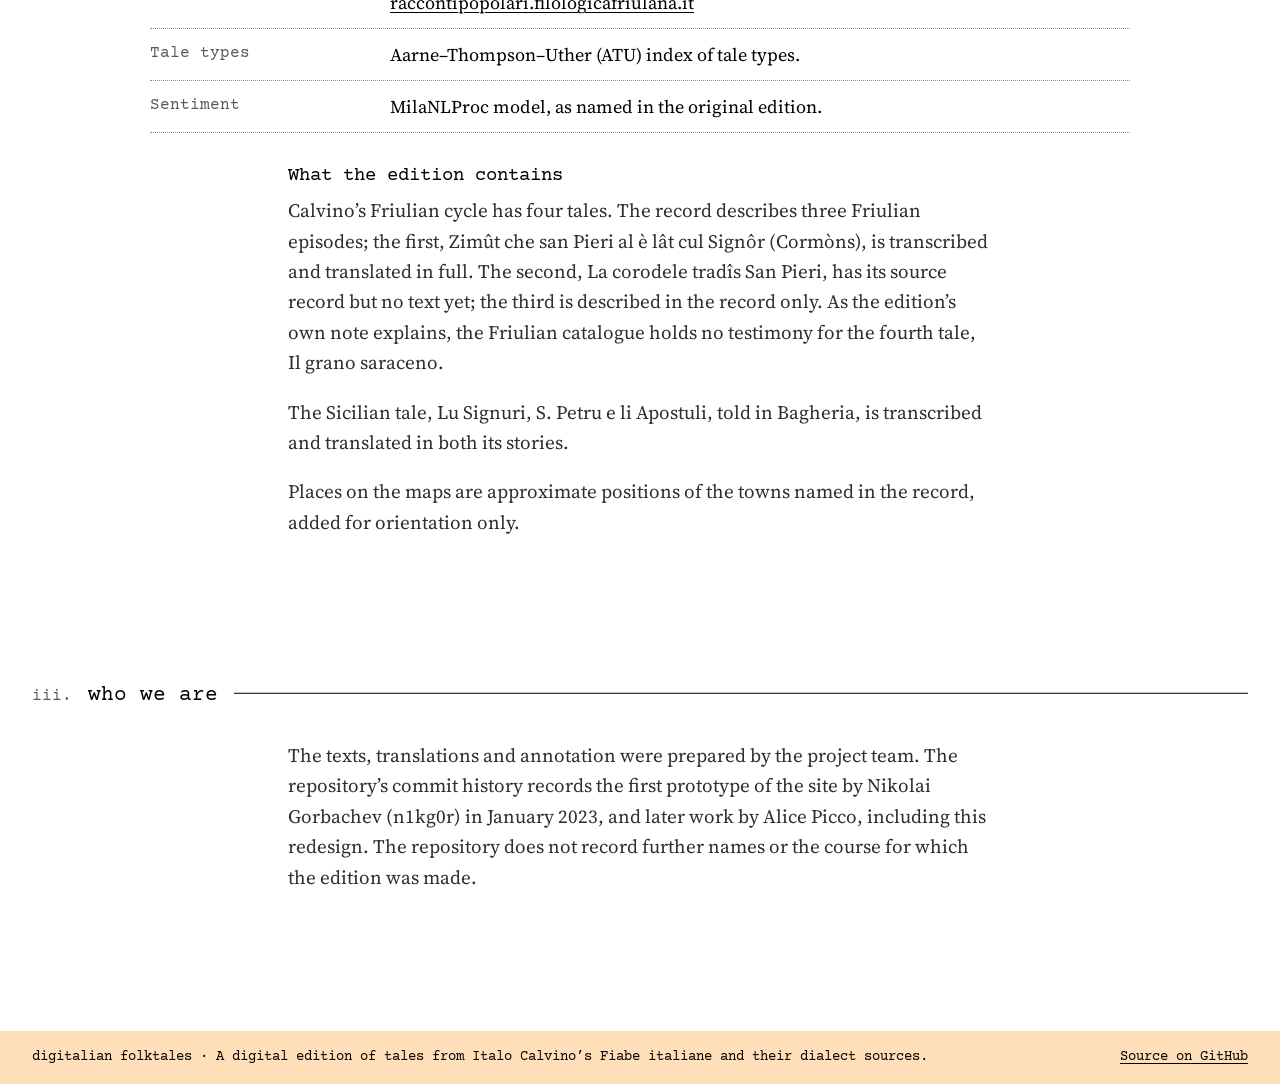
==== commit 19e20a17: "Rebuild pages on the original layout: search page, Comparing Stories columns, suggested-stories map " ====
--- a/docs/guide.html
+++ b/docs/guide.html
@@ -3,12 +3,12 @@
 <head>
   <meta charset="UTF-8">
   <meta name="viewport" content="width=device-width, initial-scale=1">
-  <title>Guide and sources — Digitalian Folktales</title>
-  <meta name="description" content="How to read Digitalian Folktales, its sources and methods, and who made it.">
-  <link rel="icon" href="data:image/svg+xml,%3Csvg xmlns='http://www.w3.org/2000/svg' viewBox='0 0 32 32'%3E%3Crect width='32' height='32' fill='%23f5efe3'/%3E%3Ctext x='6' y='25' font-family='Georgia,serif' font-style='italic' font-size='24' fill='%238c2418'%3Ef%3C/text%3E%3C/svg%3E">
+  <title>User Guide — digitalian folktales</title>
+  <meta name="description" content="How to read digitalian folktales, its sources and methods, and who made it.">
+  <link rel="icon" href="data:image/svg+xml,%3Csvg xmlns='http://www.w3.org/2000/svg' viewBox='0 0 32 32'%3E%3Crect width='32' height='32' fill='%23fff'/%3E%3Ccircle cx='12' cy='13' r='7' fill='%231f1fe0' fill-opacity='.2' stroke='%231f1fe0' stroke-width='2.5'/%3E%3Ccircle cx='20' cy='21' r='7' fill='%23e0201a' fill-opacity='.2' stroke='%23e0201a' stroke-width='2.5'/%3E%3C/svg%3E">
   <link rel="preconnect" href="https://fonts.googleapis.com">
   <link rel="preconnect" href="https://fonts.gstatic.com" crossorigin>
-  <link rel="stylesheet" href="https://fonts.googleapis.com/css2?family=EB+Garamond:ital,wght@0,400;0,500;1,400&family=IBM+Plex+Sans:wght@400;500;600&display=swap">
+  <link rel="stylesheet" href="https://fonts.googleapis.com/css2?family=Courier+Prime:ital,wght@0,400;0,700;1,400&family=Source+Serif+4:ital,opsz,wght@0,8..60,400;1,8..60,400&display=swap">
   <link rel="stylesheet" href="assets/site.css">
 </head>
 <body data-base="">
@@ -16,31 +16,23 @@
 
   <header class="site-header">
     <div class="wrap">
-      <a class="wordmark" href="index.html">Digitalian <i>Folktales</i></a>
+      <a class="logo-small" href="index.html" aria-label="digitalian folktales — home"><span>digitalian</span><span>folktales</span></a>
+      <h1 class="page-title"><span data-i18n="page.guide">User Guide</span></h1>
       <nav class="site-nav" aria-label="Main">
-        <a href="index.html" data-i18n="nav.tales">Tales</a>
-        <a href="analysis/comparison.html" data-i18n="nav.compare">Compare</a>
-        <a href="guide.html" aria-current="page" data-i18n="nav.guide">Guide &amp; sources</a>
+        <a href="index.html" data-i18n="nav.tales">tales</a>
+        <a href="analysis/comparison.html" data-i18n="nav.compare">compare stories</a>
+        <a href="guide.html" aria-current="page" data-i18n="nav.guide">user guide</a>
+        <a href="guide.html#who" data-i18n="nav.who">who we are</a>
         <button class="lang-switch" type="button" lang="it" aria-label="Leggi in italiano">IT</button>
       </nav>
     </div>
   </header>
 
   <main id="main">
-    <header class="page-head">
-      <div class="wrap grid">
-        <p class="kicker" style="grid-column:1/-1" data-i18n="guide.kicker">Guide &amp; sources</p>
-        <h1 class="h1" style="grid-column:1/span 10" data-i18n="guide.title">About this edition</h1>
-      </div>
-    </header>
-
-    <section class="section" aria-labelledby="g1">
-      <div class="wrap grid">
-        <div class="section-head">
-          <span class="idx">I</span>
-          <h2 class="h2" id="g1" data-i18n="guide.s1">User guide</h2>
-        </div>
-        <div class="section-body prose">
+    <section class="section" style="padding-top:32px" aria-labelledby="g1" id="guide">
+      <div class="wrap">
+        <h2 class="rule-label" id="g1"><span class="n">i.</span> <span data-i18n="guide.s1">user guide</span></h2>
+        <div class="prose">
           <div data-lang-block="en">
             <h3>Finding a tale</h3>
             <p>The home page places each tale in the region where it was collected. Select a shaded region on the map, or a title in the index beside it, to open the tale.</p>
@@ -48,7 +40,7 @@
             <p>Each tale page sets the dialect text as collected on the left and its Italian translation on the right. The two are aligned passage by passage: passage numbers such as <span class="num">I.3</span> give the episode and the position within it, and each number is a link you can cite. Hovering over a passage, or moving to it with the Tab key, highlights the pair. Use <em>Dialect</em> or <em>Italian</em> to read one text alone. On a phone, each passage shows the dialect first and the translation beneath it.</p>
             <p>Where one dialect line corresponds to several lines of the translation (or the reverse), they are kept together as a single passage. Line breaks and spelling follow the edition files exactly, including irregularities in the transcriptions.</p>
             <h3>Reading the structure</h3>
-            <p>Under each text, and on the comparison page, every episode is summarised by its ATU tale type, the places it moves through in order, the actions and events, the people, any supernatural figure or animal, and the resolution. These categories come from the project team’s annotation, which the original edition grouped under Propp’s name; they are descriptive categories, not a sequence of Propp’s thirty-one functions. A tale type shared by both cycles is marked in red.</p>
+            <p>Under each text, and on the comparison page, every episode is summarised by its ATU tale type, the places it moves through in order, the actions and events, the people, any supernatural figure or animal, and the resolution. These categories come from the project team’s annotation, which the original edition grouped under Propp’s name; they are descriptive categories, not a sequence of Propp’s thirty-one functions. A tale type shared by both cycles is set in reverse, white on black.</p>
             <h3>Measurements</h3>
             <p>The comparison page plots the text measurements the project team computed for each tale. Every row has its own scale starting at zero; a table view gives the same values.</p>
             <h3>Language</h3>
@@ -61,7 +53,7 @@
             <p>Ogni pagina presenta a sinistra il testo dialettale così come fu raccolto e a destra la traduzione italiana. I due testi sono allineati passo per passo: i numeri come <span class="num">I.3</span> indicano l’episodio e la posizione del passo, e ogni numero è un link citabile. Passando sopra un passo, o raggiungendolo con il tasto Tab, la coppia viene evidenziata. Con <em>Dialetto</em> o <em>Italiano</em> si legge un solo testo. Su telefono, ogni passo mostra prima il dialetto e sotto la traduzione.</p>
             <p>Quando una riga dialettale corrisponde a più righe della traduzione (o viceversa), le righe restano unite in un solo passo. A capo e grafia seguono esattamente i file dell’edizione, comprese le irregolarità delle trascrizioni.</p>
             <h3>Leggere la struttura</h3>
-            <p>Sotto ogni testo, e nella pagina di confronto, ogni episodio è riassunto per tipo ATU, luoghi attraversati in ordine, azioni ed eventi, personaggi, eventuali figure soprannaturali o animali e scioglimento. Le categorie provengono dall’annotazione del gruppo di progetto, che l’edizione originale raccoglieva sotto il nome di Propp; sono categorie descrittive, non una sequenza delle trentuno funzioni di Propp. Un tipo di fiaba comune ai due cicli è segnato in rosso.</p>
+            <p>Sotto ogni testo, e nella pagina di confronto, ogni episodio è riassunto per tipo ATU, luoghi attraversati in ordine, azioni ed eventi, personaggi, eventuali figure soprannaturali o animali e scioglimento. Le categorie provengono dall’annotazione del gruppo di progetto, che l’edizione originale raccoglieva sotto il nome di Propp; sono categorie descrittive, non una sequenza delle trentuno funzioni di Propp. Un tipo di fiaba comune ai due cicli è composto in negativo, bianco su nero.</p>
             <h3>Misure</h3>
             <p>La pagina di confronto mostra le misure testuali calcolate dal gruppo di progetto per ogni fiaba. Ogni riga ha una propria scala che parte da zero; una vista in tabella riporta gli stessi valori.</p>
             <h3>Lingua</h3>
@@ -70,14 +62,10 @@
         </div>
       </div>
     </section>
-
-    <section class="section" aria-labelledby="g2">
-      <div class="wrap grid">
-        <div class="section-head">
-          <span class="idx">II</span>
-          <h2 class="h2" id="g2" data-i18n="guide.s2">Sources and coverage</h2>
-        </div>
-        <div class="section-body">
+    <section class="section" aria-labelledby="g2" id="sources">
+      <div class="wrap">
+        <h2 class="rule-label" id="g2"><span class="n">ii.</span> <span data-i18n="guide.s2">sources and coverage</span></h2>
+        <div style="max-width:980px;margin:0 auto">
           <ul class="biblio">
             <li><span class="role" data-i18n="src.calvino">Retelling</span><span class="ref">Italo Calvino, <i lang="it">Fiabe italiane</i>: <span lang="it">“Gesù e San Pietro in Friuli”</span>; <span lang="it">“Gesù e San Pietro in Sicilia”</span>.</span></li>
             <li><span class="role" data-i18n="src.zorzut">Friulian source</span><span class="ref" lang="it">Dolfo Zorzùt, <i lang="fur">Sot la nape…</i> (I racconti del popolo friulano), 3 voll., Udine 1924, 1925, 1927.</span></li>
@@ -103,14 +91,10 @@
         </div>
       </div>
     </section>
-
-    <section class="section" aria-labelledby="g3">
-      <div class="wrap grid">
-        <div class="section-head">
-          <span class="idx">III</span>
-          <h2 class="h2" id="g3" data-i18n="guide.s3">Who we are</h2>
-        </div>
-        <div class="section-body prose">
+    <section class="section" aria-labelledby="g3" id="who">
+      <div class="wrap">
+        <h2 class="rule-label" id="g3"><span class="n">iii.</span> <span data-i18n="guide.s3">who we are</span></h2>
+        <div class="prose">
           <div data-lang-block="en">
             <p>The texts, translations and annotation were prepared by the project team. The repository’s commit history records the first prototype of the site by Nikolai Gorbachev (n1kg0r) in January 2023, and later work by Alice Picco, including this redesign. The repository does not record further names or the course for which the edition was made.</p>
           </div>
@@ -124,7 +108,7 @@
 
   <footer class="site-footer">
     <div class="wrap">
-      <span data-i18n="footer.note">A digital edition of tales from Italo Calvino’s Fiabe italiane and their dialect sources.</span>
+      <span><span lang="en">digitalian folktales</span> · <span data-i18n="footer.note">A digital edition of tales from Italo Calvino’s Fiabe italiane and their dialect sources.</span></span>
       <a href="https://github.com/alicepicco333/digitalian-folktales" data-i18n="footer.repo">Source on GitHub</a>
     </div>
   </footer>
--- a/docs/assets/site.css
+++ b/docs/assets/site.css
@@ -1,419 +1,341 @@
-/* Digitalian Folktales — edition stylesheet
-   A printed-edition identity: warm paper, EB Garamond for the tales and titles,
-   IBM Plex Sans for apparatus and interface, one rubric red as the accent. Flat, gridded. */
+/* digitalian folktales — edition stylesheet
+   The project's original identity, taken further: a lowercase typewriter wordmark,
+   Courier for everything typed by the edition (interface, records, dialect transcriptions),
+   a book serif for the Italian translations, white paper cards with the original soft shadow,
+   the original blue and red map markers, and the peach of the original footer as the only tint. */
 
 :root {
   color-scheme: light;
-  --paper: #f5efe3;
-  --paper-2: #ebe3d3;
-  --ink: #1f1b16;
-  --ink-2: #3d372f;
-  --muted: #5f574b;
-  --rule: #d3c8b4;
-  --rule-strong: #1f1b16;
-  --accent: #8c2418;          /* the one accent: rubric red */
-  --friuli: #008572;          /* data identity: Friuli (validated pair) */
-  --sicily: #b57a00;          /* data identity: Sicily */
-  --friuli-tint: #d5e8e1;
-  --sicily-tint: #f1e2c0;
-  --focus: #8c2418;
-
-  --sans: "IBM Plex Sans", system-ui, -apple-system, "Segoe UI", sans-serif;
-  --serif: "EB Garamond", Garamond, Georgia, "Times New Roman", serif;
-
-  --gutter: 24px;
-  --margin: 40px;
+  --paper: #ffffff;
+  --paper-2: #f7f6f3;
+  --ink: #000000;
+  --ink-2: #2e2e2e;
+  --muted: #595959;
+  --rule: #8c8c8c;
+  --peach: #ffdfb9;           /* original footer colour: highlight and selection */
+  --friuli: #1f1fe0;          /* original marker blue */
+  --sicily: #e0201a;          /* original marker red */
+  --shadow: 0 0 10px 1px rgba(0, 0, 0, 0.13);
+  --focus: #1f1fe0;
+  --mono: "Courier Prime", "Courier New", Courier, monospace;
+  --serif: "Source Serif 4", "Times New Roman", Times, serif;
+  --margin: 32px;
   --max: 1440px;
-  --step--1: 0.8125rem;
-  --step-0: 1rem;
-  --step-1: 1.25rem;
-  --step-2: 1.75rem;
-  --step-3: clamp(2rem, 4.4vw, 4rem);
-  --step-4: clamp(2.5rem, 6.6vw, 6rem);
-}
-
+}
 @media (prefers-color-scheme: dark) {
   :root:not([data-theme="light"]) {
     color-scheme: dark;
-    --paper: #1a1714;
-    --paper-2: #24201b;
-    --ink: #efe8da;
-    --ink-2: #cfc6b5;
-    --muted: #a79d8d;
-    --rule: #3a342c;
-    --rule-strong: #efe8da;
-    --accent: #e58a6f;
-    --friuli: #169c88;
-    --sicily: #c08a14;
-    --friuli-tint: #16322c;
-    --sicily-tint: #3a2d12;
-    --focus: #e58a6f;
+    --paper: #121212; --paper-2: #1b1b1b; --ink: #f2f2f2; --ink-2: #d4d4d4; --muted: #a8a8a8;
+    --rule: #6e6e6e; --peach: #4b3720; --friuli: #7373ff; --sicily: #f2463c;
+    --shadow: 0 0 0 1px #343434; --focus: #9c9cff;
   }
 }
 :root[data-theme="dark"] {
   color-scheme: dark;
-  --paper: #1a1714;
-  --paper-2: #24201b;
-  --ink: #efe8da;
-  --ink-2: #cfc6b5;
-  --muted: #a79d8d;
-  --rule: #3a342c;
-  --rule-strong: #efe8da;
-  --accent: #e58a6f;
-  --friuli: #169c88;
-  --sicily: #c08a14;
-  --friuli-tint: #16322c;
-  --sicily-tint: #3a2d12;
-  --focus: #e58a6f;
+  --paper: #121212; --paper-2: #1b1b1b; --ink: #f2f2f2; --ink-2: #d4d4d4; --muted: #a8a8a8;
+  --rule: #6e6e6e; --peach: #4b3720; --friuli: #7373ff; --sicily: #f2463c;
+  --shadow: 0 0 0 1px #343434; --focus: #9c9cff;
 }
 
 *, *::before, *::after { box-sizing: border-box; }
 html { -webkit-text-size-adjust: 100%; text-size-adjust: 100%; }
-body {
-  margin: 0;
-  background: var(--paper);
-  color: var(--ink);
-  font-family: var(--sans);
-  font-size: var(--step-0);
-  line-height: 1.5;
-  font-feature-settings: "kern";
-  overflow-x: hidden;
-}
+body { margin: 0; background: var(--paper); color: var(--ink); font-family: var(--mono); font-size: 1rem; line-height: 1.5; overflow-x: hidden; }
 img, svg { display: block; max-width: 100%; }
-a { color: inherit; text-decoration-thickness: 1px; text-underline-offset: 0.2em; }
-a:hover { color: var(--accent); }
+a { color: inherit; text-decoration-thickness: 1px; text-underline-offset: 0.18em; }
+a:hover { background: var(--peach); }
 :focus { outline: none; }
 :focus-visible { outline: 2px solid var(--focus); outline-offset: 3px; }
-::selection { background: var(--sicily-tint); color: var(--ink); }
-
-h1, h2, h3, h4 { margin: 0; font-family: var(--serif); font-weight: 500; letter-spacing: 0; line-height: 1.1; }
+::selection { background: var(--peach); color: var(--ink); }
+h1, h2, h3, h4 { margin: 0; font-weight: 400; line-height: 1.15; }
 p { margin: 0 0 1em; }
-
-.skip {
-  position: absolute; left: 8px; top: -60px; z-index: 10;
-  background: var(--ink); color: var(--paper); padding: 8px 12px; text-decoration: none;
-}
-.skip:focus { top: 8px; color: var(--paper); }
-
-.visually-hidden {
-  position: absolute !important; width: 1px; height: 1px; overflow: hidden;
-  clip: rect(0 0 0 0); white-space: nowrap;
-}
-
-/* ---------- grid ---------- */
+.skip { position: absolute; left: 8px; top: -60px; z-index: 10; background: var(--ink); color: var(--paper); padding: 8px 12px; }
+.skip:focus { top: 8px; }
+.visually-hidden { position: absolute !important; width: 1px; height: 1px; overflow: hidden; clip: rect(0 0 0 0); white-space: nowrap; }
+.num { font-variant-numeric: tabular-nums; }
+.muted { color: var(--muted); }
+.small { font-size: 0.8125rem; }
+.serif { font-family: var(--serif); }
 .wrap { max-width: var(--max); margin: 0 auto; padding: 0 var(--margin); }
-.grid { display: grid; grid-template-columns: repeat(12, minmax(0, 1fr)); column-gap: var(--gutter); }
-
-/* ---------- header ---------- */
-.site-header { border-bottom: 1px solid var(--rule-strong); }
-.site-header .wrap { display: flex; align-items: center; justify-content: space-between; gap: 16px; min-height: 64px; }
-.wordmark { font-family: var(--serif); font-weight: 500; font-size: 1.375rem; text-decoration: none; white-space: nowrap; }
-.wordmark i { color: var(--accent); }
-.wordmark span { color: var(--muted); font-weight: 400; }
-.site-nav { display: flex; align-items: center; gap: 4px 24px; flex-wrap: wrap; justify-content: flex-end; }
-.site-nav a { text-decoration: none; font-size: 0.9375rem; padding: 6px 0; border-bottom: 2px solid transparent; }
-.site-nav a[aria-current="page"] { border-bottom-color: var(--ink); }
-.lang-switch {
-  font: inherit; font-size: 0.8125rem; font-weight: 600; letter-spacing: 0.04em;
-  background: transparent; color: var(--ink); border: 1px solid var(--ink);
-  padding: 4px 8px; min-height: 32px; min-width: 44px; cursor: pointer; border-radius: 0;
-}
-.lang-switch:hover { background: var(--ink); color: var(--paper); }
-
-/* ---------- type ---------- */
-.kicker {
-  font-size: var(--step--1); font-weight: 500; letter-spacing: 0.06em; text-transform: uppercase;
-  color: var(--muted); margin: 0 0 12px;
-}
-.display { font-size: var(--step-4); font-weight: 400; letter-spacing: -0.015em; line-height: 1.02; }
-.display em { font-style: italic; color: var(--accent); }
-.h1 { font-size: var(--step-3); font-weight: 400; letter-spacing: -0.01em; line-height: 1.05; }
-.h2 { font-size: calc(var(--step-2) * 1.1); font-weight: 400; }
-.h3 { font-size: var(--step-1); }
-.lede { font-family: var(--serif); font-size: 1.5rem; line-height: 1.4; color: var(--ink-2); max-width: 34em; }
-.serif { font-family: var(--serif); }
-.small { font-size: var(--step--1); }
-.muted { color: var(--muted); }
-.num { font-variant-numeric: tabular-nums; }
-
-/* ---------- sections ---------- */
-.section { padding: 56px 0; border-bottom: 1px solid var(--rule); }
-.section:last-of-type { border-bottom: 0; }
-.section-head { grid-column: 1 / span 3; }
-.section-head .idx { font-family: var(--serif); font-size: 1.25rem; color: var(--accent); font-variant-numeric: tabular-nums; display: block; margin-bottom: 8px; }
-.section-body { grid-column: 4 / span 9; min-width: 0; }
-
-/* ---------- hero ---------- */
-.hero { padding: 64px 0 56px; border-bottom: 1px solid var(--rule-strong); }
-.hero-title { grid-column: 1 / span 9; }
-.hero-lede { grid-column: 1 / span 7; margin-top: 32px; }
-.hero-figures { grid-column: 9 / span 4; align-self: end; margin: 32px 0 0; }
-.figures { display: grid; grid-template-columns: 1fr 1fr; border-top: 1px solid var(--rule-strong); margin: 0; }
-.figures div { padding: 12px 0 16px; border-bottom: 1px solid var(--rule); display: flex; flex-direction: column-reverse; justify-content: flex-end; }
-.figures div:nth-child(odd) { padding-right: 12px; }
-.figures dt { font-size: var(--step--1); color: var(--muted); order: 2; }
-.figures dd { margin: 0; font-family: var(--serif); font-size: calc(var(--step-2) * 1.25); font-weight: 400; font-variant-numeric: lining-nums tabular-nums; line-height: 1.1; }
-
-/* ---------- map + index ---------- */
-.atlas { grid-column: 1 / span 12; display: grid; grid-template-columns: repeat(12, minmax(0, 1fr)); column-gap: var(--gutter); }
-.atlas-map { grid-column: 1 / span 6; position: relative; }
-.atlas-index { grid-column: 7 / span 6; }
-.map-svg { width: 100%; height: auto; }
-.map-svg .region { fill: var(--paper-2); stroke: var(--rule); stroke-width: 0.75; vector-effect: non-scaling-stroke; }
-.map-svg .region.is-friuli { fill: var(--friuli-tint); stroke: var(--friuli); stroke-width: 1.25; }
-.map-svg .region.is-sicily { fill: var(--sicily-tint); stroke: var(--sicily); stroke-width: 1.25; }
-.map-svg a:focus-visible .region, .map-svg a:hover .region { stroke-width: 2.5; }
-.map-svg a:focus { outline: none; }
-.map-svg .place { stroke: var(--paper); stroke-width: 2; }
-.map-svg .place.friuli { fill: var(--friuli); }
-.map-svg .place.sicily { fill: var(--sicily); }
-.map-svg .label { font-family: var(--sans); font-size: 13px; fill: var(--ink); paint-order: stroke; stroke: var(--paper); stroke-width: 4px; stroke-linejoin: round; }
-.map-svg .label.sub { font-size: 11.5px; fill: var(--muted); }
-.map-svg .leader { stroke: var(--ink); stroke-width: 1; fill: none; }
-.map-note { font-size: var(--step--1); color: var(--muted); margin-top: 12px; max-width: 36em; }
-
-.tale-index { list-style: none; margin: 0; padding: 0; border-top: 1px solid var(--rule-strong); }
-.tale-entry { padding: 20px 0 24px; border-bottom: 1px solid var(--rule); display: grid; grid-template-columns: 48px minmax(0, 1fr); column-gap: 16px; }
-.tale-entry .no { font-family: var(--serif); font-size: 1.25rem; color: var(--accent); font-variant-numeric: tabular-nums; padding-top: 6px; }
-.tale-entry h3 { font-family: var(--serif); font-weight: 500; font-size: 1.875rem; letter-spacing: -0.01em; line-height: 1.15; }
-.tale-entry h3 a { text-decoration: none; }
-.tale-entry h3 a:hover { text-decoration: underline; }
-.region-line { display: flex; align-items: center; gap: 8px; font-size: 0.9375rem; color: var(--ink-2); margin: 6px 0 12px; }
-.meta-dl { display: grid; grid-template-columns: 9.5em minmax(0, 1fr); gap: 4px 16px; margin: 0; font-size: 0.9375rem; }
-.meta-dl dt { color: var(--muted); }
-.meta-dl dd { margin: 0; min-width: 0; }
-.entry-links { display: flex; gap: 20px; flex-wrap: wrap; margin-top: 16px; font-weight: 500; }
-.entry-links a { text-decoration: none; border-bottom: 1px solid currentColor; padding-bottom: 1px; }
-.atu { font-variant-numeric: tabular-nums; font-weight: 600; }
-.atu.shared { color: var(--accent); }
-
-/* ---------- three-part explainer ---------- */
-.triad { display: grid; grid-template-columns: repeat(3, minmax(0, 1fr)); column-gap: var(--gutter); border-top: 1px solid var(--rule-strong); }
-.triad > div { padding-top: 16px; }
-.triad h3 { font-size: 1.5rem; margin-bottom: 8px; }
-.triad p { color: var(--ink-2); }
-.specimen { font-family: var(--serif); font-size: 1.3125rem; line-height: 1.5; margin-top: 16px; }
-.specimen.tr { color: var(--ink-2); font-size: 1.0625rem; }
+
+/* ---------- header: small two-line wordmark · centred title · grey underlined menu ---------- */
+.site-header .wrap { display: grid; grid-template-columns: minmax(0, 1fr) auto minmax(0, 1fr); align-items: center; gap: 16px; min-height: 80px; }
+.logo-small { display: inline-flex; flex-direction: column; align-items: center; text-decoration: none; font-size: 1.2rem; line-height: 1.02; justify-self: start; }
+.logo-small:hover { background: none; color: var(--friuli); }
+.page-title { font-size: clamp(1.4rem, 2.6vw, 2.2rem); text-align: center; letter-spacing: 0.03em; }
+.site-nav { display: flex; align-items: center; gap: 4px 18px; flex-wrap: wrap; justify-content: flex-end; justify-self: end; }
+.site-nav a { color: var(--muted); font-size: 0.9375rem; padding: 4px 0; }
+.site-nav a[aria-current="page"] { color: var(--ink); text-decoration-thickness: 2px; }
+.lang-switch { font: inherit; font-size: 0.9375rem; background: transparent; color: var(--muted); border: 0; padding: 4px 2px; min-height: 32px; min-width: 32px; cursor: pointer; text-decoration: underline; text-underline-offset: 0.18em; }
+.lang-switch:hover { background: var(--peach); color: var(--ink); }
+.home .site-header .wrap { grid-template-columns: 1fr auto; }
+
+/* ---------- home: the search page ---------- */
+.search-page { min-height: calc(100svh - 80px); display: flex; flex-direction: column; justify-content: center; padding: 24px 0 32px; }
+.logo { text-align: center; }
+.logo h1 { font-size: clamp(3.25rem, 11.5vw, 10rem); line-height: 0.86; letter-spacing: 0.015em; display: flex; flex-direction: column; align-items: center; }
+.logo h1 span:last-child { padding-left: 0.12em; }
+.tagline { margin: 28px auto 0; max-width: 44rem; font-size: 1.0625rem; color: var(--ink-2); line-height: 1.6; text-align: center; }
+.tagline i { font-family: var(--serif); font-size: 1.15em; }
+.search { width: 100%; max-width: 1040px; margin: 36px auto 0; position: relative; }
+.searchbar { display: flex; align-items: center; gap: 8px; border: 1px solid var(--ink); border-radius: 1.6rem; padding: 0 7px 0 24px; min-height: 54px; background: var(--paper); }
+.searchbar:focus-within { box-shadow: var(--shadow); outline: 2px solid var(--focus); outline-offset: 2px; }
+.searchbar input { flex: 1; min-width: 0; border: 0; background: transparent; color: var(--ink); font: inherit; font-size: 1.15rem; padding: 12px 0; outline: none; }
+.searchbar input::placeholder { color: var(--muted); }
+.searchbar button { font: inherit; border: 0; background: var(--ink); color: var(--paper); border-radius: 1.3rem; padding: 8px 20px; cursor: pointer; min-height: 40px; }
+.searchbar button:hover { background: var(--friuli); }
+.results { list-style: none; margin: 8px 0 0; padding: 6px 0; background: var(--paper); box-shadow: var(--shadow); position: absolute; left: 0; right: 0; z-index: 5; }
+.results[hidden] { display: none; }
+.results a { display: grid; grid-template-columns: minmax(0, 1fr) auto; gap: 12px; padding: 10px 24px; text-decoration: none; }
+.results a[aria-selected="true"], .results a:hover { background: var(--peach); }
+.results .kind { color: var(--muted); font-size: 0.8125rem; }
+.search-footer { display: flex; justify-content: space-evenly; flex-wrap: wrap; gap: 8px 24px; margin-top: 12px; }
+.search-footer a { color: var(--muted); }
+.ticker { text-align: center; margin: 56px 0 0; color: var(--muted); font-size: 0.9375rem; }
+.ticker b { color: var(--ink); font-weight: 400; }
+.ticker .sep { margin: 0 10px; }
+
+/* ---------- labels: centred lowercase mono, a typed rule ---------- */
+.map-label { font-size: 1.3rem; line-height: 1.2; text-align: center; letter-spacing: 0.02em; margin: 0 0 22px; }
+.rule-label { display: flex; align-items: baseline; gap: 16px; font-size: 1.3rem; margin: 0 0 32px; }
+.rule-label::after { content: ""; flex: 1; border-bottom: 1px solid var(--ink); transform: translateY(-0.3em); }
+.rule-label .n { color: var(--muted); font-size: 1rem; }
+.section { padding: 64px 0; }
+.lede { max-width: 50rem; margin: 0 auto 40px; text-align: center; color: var(--ink-2); font-size: 1.0625rem; line-height: 1.6; }
+
+/* ---------- paper panels (original white card with soft shadow) ---------- */
+.panel { background: var(--paper); box-shadow: var(--shadow); padding: 28px 32px; }
+
+/* ---------- atlas ---------- */
+.atlas { display: grid; grid-template-columns: minmax(0, 5fr) minmax(0, 7fr); gap: 56px; align-items: start; }
+.map-svg { width: 100%; height: auto; overflow: visible; }
+.map-svg .region { fill: none; stroke: var(--ink); stroke-width: 0.8; vector-effect: non-scaling-stroke; }
+.map-svg .region.on { stroke-width: 1.8; }
+.map-svg a:hover .region, .map-svg a:focus-visible .region { fill: var(--peach); }
+.map-svg a:hover, .map-svg a:focus { background: none; outline: none; }
+.map-svg .marker { stroke-width: 3; fill-opacity: 0.2; pointer-events: none; }
+.map-svg .marker.friuli { fill: var(--friuli); stroke: var(--friuli); }
+.map-svg .marker.sicily { fill: var(--sicily); stroke: var(--sicily); }
+.map-svg .label { font-family: var(--mono); font-size: 15px; fill: var(--ink); paint-order: stroke; stroke: var(--paper); stroke-width: 4px; stroke-linejoin: round; pointer-events: none; }
+.map-svg .label.sub { font-size: 12.5px; fill: var(--muted); }
+.map-svg .leader { stroke: var(--ink); stroke-width: 1; fill: none; stroke-dasharray: 2 3; pointer-events: none; }
+.map-note { font-size: 0.8125rem; color: var(--muted); margin-top: 14px; max-width: 34em; }
+
+/* ---------- catalogue cards (typed index cards) ---------- */
+.cards { list-style: none; margin: 0; padding: 0; display: grid; gap: 32px; }
+.card { background: var(--paper); box-shadow: var(--shadow); }
+.card-head { display: flex; justify-content: space-between; align-items: baseline; gap: 12px; padding: 12px 24px; border-bottom: 1px solid var(--ink); font-size: 0.875rem; }
+.card-head .mk { margin-right: 8px; vertical-align: -1px; }
+.card-body { padding: 18px 24px 22px; }
+.card h3 { font-size: 1.65rem; letter-spacing: 0.01em; margin: 0 0 14px; }
+.card h3 a { text-decoration: none; }
+.card h3 a:hover { text-decoration: underline; }
+.fields { margin: 0; display: grid; grid-template-columns: 11em minmax(0, 1fr); }
+.fields dt, .fields dd { padding: 7px 0; border-bottom: 1px dotted var(--rule); margin: 0; min-width: 0; }
+.fields dt { color: var(--muted); padding-right: 12px; }
+.fields dd.serif { font-size: 1.0625rem; }
+.card-links { display: flex; gap: 8px 24px; flex-wrap: wrap; margin-top: 16px; }
+.atu { font-variant-numeric: tabular-nums; }
+.atu.shared { background: var(--ink); color: var(--paper); padding: 0 5px; }
+
+/* ---------- how to read ---------- */
+.triad { display: grid; grid-template-columns: repeat(3, minmax(0, 1fr)); gap: 32px; }
+.triad h3 { font-size: 1.2rem; margin-bottom: 10px; }
+.triad p { color: var(--ink-2); font-size: 0.9375rem; }
+.specimen { margin: 18px 0 0; padding-top: 14px; border-top: 1px dotted var(--rule); color: var(--ink); }
+.specimen.orig { font-family: var(--mono); font-size: 1.0625rem; }
+.specimen.tr { font-family: var(--serif); font-size: 1.1875rem; }
 
 /* ---------- sources ---------- */
-.biblio { list-style: none; margin: 0; padding: 0; border-top: 1px solid var(--rule-strong); }
-.biblio li { display: grid; grid-template-columns: 12em minmax(0, 1fr); column-gap: var(--gutter); padding: 14px 0; border-bottom: 1px solid var(--rule); }
-.biblio .role { color: var(--muted); font-size: 0.9375rem; }
-.biblio .ref { font-family: var(--serif); font-size: 1.1875rem; }
-.biblio .ref i { font-style: italic; }
-
-/* ---------- footer ---------- */
-.site-footer { border-top: 1px solid var(--rule-strong); padding: 24px 0 48px; font-size: var(--step--1); color: var(--muted); }
-.site-footer .wrap { display: flex; justify-content: space-between; gap: 16px; flex-wrap: wrap; }
-
-/* ---------- tale page ---------- */
-.page-head { padding: 48px 0 40px; border-bottom: 1px solid var(--rule-strong); }
-.crumbs { font-size: var(--step--1); color: var(--muted); margin-bottom: 20px; }
-.crumbs a { color: var(--muted); }
-.page-head .h1 { font-family: var(--serif); font-weight: 500; letter-spacing: -0.02em; grid-column: 1 / span 9; }
-.page-head .sub { grid-column: 1 / span 9; margin-top: 16px; color: var(--ink-2); font-size: 1.0625rem; }
-.page-head .locator { grid-column: 10 / span 3; grid-row: 1 / span 3; align-self: end; }
-
-.reader-layout { display: grid; grid-template-columns: repeat(12, minmax(0, 1fr)); column-gap: var(--gutter); padding: 40px 0 0; }
-.record { grid-column: 1 / span 3; }
-.record-inner { position: sticky; top: 24px; }
-.record h2 { font-size: var(--step--1); letter-spacing: 0.06em; text-transform: uppercase; color: var(--muted); font-weight: 500; margin-bottom: 12px; }
-.record .meta-dl { grid-template-columns: 1fr; gap: 0; }
-.record .meta-dl dt { margin-top: 12px; font-size: var(--step--1); }
-.record .meta-dl dd { font-size: 0.9375rem; }
-.record ol { margin: 0; padding: 0; list-style: none; border-top: 1px solid var(--rule); }
-.record ol li { border-bottom: 1px solid var(--rule); padding: 8px 0; font-size: 0.9375rem; display: grid; grid-template-columns: 2.25em 1fr; }
-.record ol li .muted { font-variant-numeric: tabular-nums; }
-.reader { grid-column: 4 / span 9; min-width: 0; }
-
-.controls { display: flex; flex-wrap: wrap; gap: 12px 24px; align-items: center; padding-bottom: 16px; border-bottom: 1px solid var(--rule-strong); position: sticky; top: 0; background: var(--paper); z-index: 2; padding-top: 12px; }
-.seg-control { display: inline-flex; border: 1px solid var(--ink); }
-.seg-control button {
-  font: inherit; font-size: 0.875rem; background: transparent; color: var(--ink); border: 0;
-  padding: 6px 12px; min-height: 36px; cursor: pointer; border-radius: 0;
-}
+.biblio { list-style: none; margin: 0; padding: 0; }
+.biblio li { display: grid; grid-template-columns: 14em minmax(0, 1fr); gap: 16px; padding: 12px 0; border-bottom: 1px dotted var(--rule); }
+.biblio .role { color: var(--muted); }
+.biblio .ref { font-family: var(--serif); font-size: 1.125rem; }
+
+.site-footer { margin-top: 56px; background: var(--peach); padding: 16px 0; font-size: 0.875rem; }
+.site-footer .wrap { display: flex; justify-content: space-between; gap: 12px; flex-wrap: wrap; }
+
+/* ---------- tale page: suggested stories | original text | Italian translation ---------- */
+.story-sub { max-width: 52rem; margin: 8px auto 0; text-align: center; color: var(--ink-2); padding: 0 var(--margin); }
+.story { display: grid; grid-template-columns: minmax(0, 1fr) minmax(0, 2.6fr); gap: 40px; padding: 40px 0 0; align-items: start; }
+.story-side { position: sticky; top: 12px; }
+.story-side .locator { max-width: 300px; margin: 0 auto 28px; }
+.record-card .fields { grid-template-columns: 1fr; }
+.record-card .fields dt { border-bottom: 0; padding-bottom: 0; font-size: 0.8125rem; }
+.record-card .fields dd { padding-top: 2px; font-size: 0.9375rem; }
+.record-card ol { list-style: none; margin: 0; padding: 0; }
+.record-card ol li { display: grid; grid-template-columns: 2.5em 1fr; padding: 6px 0; border-bottom: 1px dotted var(--rule); font-size: 0.9375rem; }
+.record-card h4 { font-size: 0.875rem; color: var(--muted); margin: 18px 0 4px; }
+
+.controls { display: flex; flex-wrap: wrap; gap: 10px 20px; align-items: center; justify-content: center; margin: 0 0 16px; position: sticky; top: 0; z-index: 3; background: var(--paper); padding: 10px 0; }
+.seg-control { display: inline-flex; border: 1px solid var(--ink); border-radius: 1.3rem; overflow: hidden; }
+.seg-control button { font: inherit; font-size: 0.9375rem; background: transparent; color: var(--ink); border: 0; padding: 6px 16px; min-height: 36px; cursor: pointer; }
 .seg-control button + button { border-left: 1px solid var(--ink); }
 .seg-control button[aria-pressed="true"] { background: var(--ink); color: var(--paper); }
-.controls .hint { font-size: var(--step--1); color: var(--muted); }
-
-.editorial { border-left: 2px solid var(--accent); padding: 4px 0 4px 20px; margin: 32px 0 8px; max-width: 44em; }
-.editorial .serif { font-size: 1.1875rem; line-height: 1.55; color: var(--ink-2); }
-.editorial ol { font-family: var(--serif); margin: 0 0 1em; padding-left: 1.4em; color: var(--ink-2); }
-
-.episode { padding: 40px 0 16px; }
-.episode-head { display: grid; grid-template-columns: minmax(0, 1fr) minmax(0, 1fr); column-gap: 40px; padding-bottom: 16px; border-bottom: 1px solid var(--rule-strong); }
-.episode-head .ep-no { grid-column: 1 / -1; font-size: var(--step--1); color: var(--muted); letter-spacing: 0.06em; text-transform: uppercase; margin-bottom: 8px; }
-.episode-head h2, .episode-head h3, .episode-head .t-title { font-family: var(--serif); font-weight: 500; font-size: 1.75rem; line-height: 1.2; letter-spacing: -0.01em; margin: 0; }
-.episode-head .t-title { color: var(--ink-2); font-style: italic; }
-.src-meta { grid-column: 1 / -1; margin-top: 12px; font-size: var(--step--1); color: var(--muted); display: flex; flex-wrap: wrap; gap: 2px 20px; }
-.src-meta span { white-space: normal; }
-
-.col-heads { display: grid; grid-template-columns: 3rem minmax(0, 1fr) minmax(0, 1fr); column-gap: 40px; padding: 16px 0 8px; font-size: var(--step--1); letter-spacing: 0.06em; text-transform: uppercase; color: var(--muted); }
+.controls .hint { font-size: 0.8125rem; color: var(--muted); }
+
+.reader-body.panel { padding: 8px 36px 36px; }
+.editorial { margin: 24px 0 8px; padding: 18px 22px; background: var(--paper-2); }
+.editorial .kicker { font-size: 0.8125rem; color: var(--muted); margin-bottom: 10px; }
+.editorial .serif { font-size: 1.0625rem; line-height: 1.55; }
+.editorial ol { font-family: var(--serif); margin: 0 0 1em; padding-left: 1.5em; }
+.work-title { display: grid; grid-template-columns: 3.5rem minmax(0, 1fr) minmax(0, 1fr); column-gap: 36px; margin-top: 32px; }
+.work-title h2 { grid-column: 2; font-size: 1.45rem; }
+.work-title p { grid-column: 3; font-family: var(--serif); font-size: 1.45rem; font-style: italic; margin: 0; }
+
+.episode { padding: 32px 0 8px; }
+.episode-head { display: grid; grid-template-columns: 3.5rem minmax(0, 1fr) minmax(0, 1fr); column-gap: 36px; padding-bottom: 14px; border-bottom: 1px solid var(--ink); }
+.episode-head .ep-no { grid-column: 2 / -1; font-size: 0.875rem; color: var(--muted); margin-bottom: 6px; }
+.episode-head h3 { grid-column: 2; font-size: 1.3rem; }
+.episode-head .t-title { grid-column: 3; font-family: var(--serif); font-style: italic; font-size: 1.3rem; margin: 0; }
+.src-meta { grid-column: 2 / -1; margin-top: 10px; font-size: 0.8125rem; color: var(--muted); display: flex; flex-wrap: wrap; gap: 2px 20px; }
+
+.col-heads { display: grid; grid-template-columns: 3.5rem minmax(0, 1fr) minmax(0, 1fr); column-gap: 36px; padding: 20px 0 8px; }
+.col-heads span { font-size: 1.2rem; text-align: center; }
 .col-heads span:first-child { visibility: hidden; }
 
-.seg { display: grid; grid-template-columns: 3rem minmax(0, 1fr) minmax(0, 1fr); column-gap: 40px; padding: 10px 0; border-top: 1px solid transparent; }
-.seg.p-start { margin-top: 14px; border-top-color: var(--rule); padding-top: 18px; }
-.seg:hover, .seg:focus-within, .seg.is-target { background: var(--paper-2); box-shadow: -12px 0 0 var(--paper-2), 12px 0 0 var(--paper-2); }
-.seg .sn { font-size: var(--step--1); color: var(--accent); font-variant-numeric: tabular-nums; padding-top: 5px; text-decoration: none; align-self: start; }
-.seg .sn:hover { color: var(--accent); }
-.seg .orig, .seg .trans { font-family: var(--serif); min-width: 0; overflow-wrap: break-word; hyphens: auto; }
-.seg .orig { font-size: 1.3125rem; line-height: 1.6; color: var(--ink); font-weight: 400; }
-.seg .trans { font-size: 1.1875rem; line-height: 1.6; color: var(--ink-2); }
-.seg .orig p, .seg .trans p { margin: 0 0 0.5em; }
-.seg .orig p:last-child, .seg .trans p:last-child { margin-bottom: 0; }
+.seg { display: grid; grid-template-columns: 3.5rem minmax(0, 1fr) minmax(0, 1fr); column-gap: 36px; padding: 10px 0; }
+.seg.p-start { margin-top: 12px; border-top: 1px dotted var(--rule); padding-top: 20px; }
+.seg:hover, .seg:focus-within, .seg:target { background: var(--peach); box-shadow: -14px 0 0 var(--peach), 14px 0 0 var(--peach); }
+.seg .sn { font-size: 0.8125rem; color: var(--muted); padding-top: 4px; text-decoration: none; font-variant-numeric: tabular-nums; align-self: start; }
+.seg .sn:hover { color: var(--ink); background: none; text-decoration: underline; }
+.seg .orig, .seg .trans { min-width: 0; overflow-wrap: break-word; }
+.seg .orig { font-family: var(--mono); font-size: 1.0625rem; line-height: 1.7; color: var(--ink); }
+.seg .trans { font-family: var(--serif); font-size: 1.1875rem; line-height: 1.6; color: var(--ink-2); hyphens: auto; }
+.seg p { margin: 0 0 0.55em; }
+.seg p:last-child { margin-bottom: 0; }
 .seg .tag { display: none; }
-
-.reader[data-view="orig"] .trans, .reader[data-view="orig"] .col-heads .h-trans,
-.reader[data-view="trans"] .orig, .reader[data-view="trans"] .col-heads .h-orig { display: none; }
+.reader[data-view="orig"] .trans, .reader[data-view="orig"] .h-trans,
+.reader[data-view="trans"] .orig, .reader[data-view="trans"] .h-orig { display: none; }
 .reader[data-view="orig"] .seg, .reader[data-view="trans"] .seg,
-.reader[data-view="orig"] .col-heads, .reader[data-view="trans"] .col-heads { grid-template-columns: 3rem minmax(0, 38em); }
-
-.gap-note { margin: 20px 0 8px; padding: 16px 20px; border: 1px dashed var(--rule); color: var(--ink-2); font-size: 0.9375rem; max-width: 44em; }
-.colophon { font-family: var(--serif); font-style: italic; color: var(--muted); margin: 16px 0 0 calc(3rem + 40px); }
-
-/* ---------- structure (episode reading) ---------- */
-.structure { display: grid; gap: 0; border-top: 1px solid var(--rule-strong); }
-.structure.cols-2 { grid-template-columns: repeat(2, minmax(0, 1fr)); column-gap: var(--gutter); border-top: 0; }
-.structure .colhead { border-bottom: 1px solid var(--rule-strong); padding: 0 0 12px; display: flex; align-items: center; gap: 8px; font-weight: 600; }
-.ep-card { border-bottom: 1px solid var(--rule); padding: 20px 0 24px; display: grid; grid-template-columns: 4.5rem minmax(0, 1fr); column-gap: 16px; }
-.ep-card .ep-n { font-size: var(--step--1); color: var(--muted); }
-.ep-card .ep-atu { font-family: var(--serif); font-size: 2.5rem; font-weight: 400; letter-spacing: 0; font-variant-numeric: lining-nums; line-height: 1; font-variant-numeric: tabular-nums; }
-.ep-card .ep-atu.shared { color: var(--accent); }
-.ep-card .ep-atu-label { font-size: 0.875rem; color: var(--ink-2); margin: 4px 0 0; }
-.ep-card .ep-title { font-family: var(--serif); font-size: 1.1875rem; font-weight: 500; margin: 0 0 12px; }
-.ep-card .ep-left { padding-top: 2px; }
-.facet { display: grid; grid-template-columns: 7.5em minmax(0, 1fr); column-gap: 12px; padding: 5px 0; font-size: 0.9375rem; border-top: 1px solid var(--rule); }
-.facet:first-of-type { border-top: 0; }
-.facet dt { color: var(--muted); font-size: var(--step--1); padding-top: 2px; }
+.reader[data-view="orig"] .col-heads, .reader[data-view="trans"] .col-heads { grid-template-columns: 3.5rem minmax(0, 40em); }
+.gap-note { margin: 18px 0 8px; padding: 14px 18px; border: 1px dashed var(--rule); color: var(--ink-2); font-size: 0.9375rem; }
+.colophon { font-family: var(--serif); font-style: italic; color: var(--muted); text-align: right; margin: 16px 0 0; }
+
+/* ---------- structure cards ---------- */
+.structure { display: grid; gap: 28px; }
+.structure.cols-2 { grid-template-columns: repeat(2, minmax(0, 1fr)); column-gap: 48px; align-items: start; }
+.structure .col { display: grid; gap: 28px; align-content: start; }
+.colhead { font-size: 1.3rem; text-align: center; margin: 0; }
+.colhead a { text-decoration: none; }
+.colhead a:hover { text-decoration: underline; }
+.colhead .mk { margin-right: 10px; vertical-align: 1px; }
+.ep-card { background: var(--paper); box-shadow: var(--shadow); }
+.ep-title { font-size: 1.3rem; margin: 0 0 4px; }
+.ep-atu-label { font-size: 0.875rem; color: var(--muted); margin: 0 0 12px; }
+.facet { display: grid; grid-template-columns: 9.5em minmax(0, 1fr); column-gap: 12px; padding: 6px 0; border-bottom: 1px dotted var(--rule); font-size: 0.9375rem; }
+.facet dt { color: var(--muted); }
 .facet dd { margin: 0; min-width: 0; }
 .facet dd.none { color: var(--muted); }
-.itinerary { list-style: none; margin: 0; padding: 0; display: flex; flex-wrap: wrap; align-items: center; row-gap: 6px; }
+.itinerary { list-style: none; margin: 0; padding: 0; display: flex; flex-wrap: wrap; align-items: center; row-gap: 4px; }
 .itinerary li { display: inline-flex; align-items: center; }
-.itinerary li + li::before { content: ""; width: 20px; height: 1px; background: var(--ink); margin: 0 6px; display: inline-block; }
-.itinerary li + li::after { content: none; }
-.itinerary .stop { border: 1px solid var(--ink); padding: 1px 7px; font-size: 0.875rem; line-height: 1.4; }
-.resolution { font-weight: 600; }
+.itinerary li + li::before { content: "→"; margin: 0 8px; color: var(--muted); }
+.itinerary .stop { border-bottom: 1px solid var(--ink); }
 .resolution.mixed { font-style: italic; }
-.transcribed-flag { font-size: var(--step--1); color: var(--muted); margin-top: 10px; display: block; }
-
-.finding { border-left: 2px solid var(--accent); padding: 2px 0 2px 16px; margin: 0 0 32px; max-width: 40em; font-family: var(--serif); font-size: 1.3125rem; line-height: 1.45; }
-
-/* ---------- comparison tables ---------- */
-.table-wrap { overflow-x: auto; border-top: 1px solid var(--rule-strong); }
+.transcribed-flag { display: block; margin-top: 12px; font-size: 0.8125rem; color: var(--muted); }
+.finding { max-width: 54rem; margin: 0 auto 44px; text-align: center; font-size: 1.125rem; line-height: 1.6; }
+
+/* ---------- tables ---------- */
+.table-wrap { overflow-x: auto; }
 table.record-table { width: 100%; border-collapse: collapse; font-size: 0.9375rem; }
-.record-table th, .record-table td { text-align: left; vertical-align: top; padding: 12px 16px 12px 0; border-bottom: 1px solid var(--rule); }
-.record-table thead th { font-weight: 600; border-bottom: 1px solid var(--rule-strong); }
-.record-table tbody th { font-weight: 400; color: var(--muted); width: 18%; font-size: var(--step--1); padding-top: 14px; }
+.record-table th, .record-table td { text-align: left; vertical-align: top; padding: 10px 16px 10px 0; border-bottom: 1px dotted var(--rule); }
+.record-table thead th { font-weight: 400; font-size: 1.05rem; border-bottom: 1px solid var(--ink); }
+.record-table tbody th { font-weight: 400; color: var(--muted); width: 18%; }
 .record-table td { width: 41%; }
-.record-table .serif { font-size: 1rem; }
-.record-table ol { margin: 0; padding-left: 1.5em; }
-.record-table ol li::marker { color: var(--muted); font-variant-numeric: tabular-nums; }
-
-/* ---------- metrics chart ---------- */
-.viz-legend { display: flex; gap: 20px; flex-wrap: wrap; align-items: center; font-size: 0.9375rem; margin: 0 0 16px; }
+.record-table td .serif { font-size: 1.0625rem; }
+.record-table ol { margin: 0; padding-left: 2.2em; }
+.record-table ol li::marker { color: var(--muted); }
+.record-table td.num { font-variant-numeric: tabular-nums; }
+
+/* ---------- measurements ---------- */
+.viz-legend { display: flex; gap: 28px; flex-wrap: wrap; justify-content: center; margin: 0 0 16px; }
 .viz-legend span { display: inline-flex; align-items: center; gap: 8px; }
-.mk { width: 10px; height: 10px; display: inline-block; flex: none; }
-.mk.friuli { background: var(--friuli); border-radius: 50%; }
-.mk.sicily { background: var(--sicily); transform: rotate(45deg); width: 9px; height: 9px; }
-.metrics { border-top: 1px solid var(--rule-strong); }
-.metric-group h3 { font-size: var(--step--1); font-weight: 500; letter-spacing: 0.06em; text-transform: uppercase; color: var(--muted); padding: 20px 0 6px; }
-.metric-row { display: grid; grid-template-columns: minmax(0, 15em) minmax(0, 1fr) 9.5em; column-gap: 20px; align-items: center; padding: 8px 0; border-bottom: 1px solid var(--rule); }
+.mk { width: 14px; height: 14px; border-radius: 50%; display: inline-block; flex: none; border: 3px solid; }
+.mk.friuli { border-color: var(--friuli); background: color-mix(in srgb, var(--friuli) 20%, var(--paper)); }
+.mk.sicily { border-color: var(--sicily); background: color-mix(in srgb, var(--sicily) 20%, var(--paper)); }
+.metric-group h3 { font-size: 1.05rem; padding: 24px 0 6px; border-bottom: 1px solid var(--ink); }
+.metric-row { display: grid; grid-template-columns: minmax(0, 16em) minmax(0, 1fr) 10em; column-gap: 20px; align-items: center; padding: 6px 0; border-bottom: 1px dotted var(--rule); }
 .metric-row .m-label { font-size: 0.9375rem; }
-.metric-row .m-vals { font-size: 0.875rem; font-variant-numeric: tabular-nums; display: grid; grid-template-columns: 1fr 1fr; gap: 8px; text-align: right; color: var(--ink); }
+.metric-row .m-vals { font-size: 0.9375rem; display: grid; grid-template-columns: 1fr 1fr; gap: 8px; text-align: right; }
 .metric-row .m-vals span { display: inline-flex; align-items: center; justify-content: flex-end; gap: 6px; }
-.track { position: relative; height: 34px; }
-.track svg { width: 100%; height: 34px; overflow: visible; }
-.track .base { stroke: var(--rule); stroke-width: 1; }
-.track .tick { stroke: var(--rule); stroke-width: 1; }
-.track .ticklabel { font-size: 10.5px; fill: var(--muted); font-family: var(--sans); font-variant-numeric: tabular-nums; }
-.track .dot { stroke: var(--paper); stroke-width: 2; }
-.track .dot.friuli { fill: var(--friuli); }
-.track .dot.sicily { fill: var(--sicily); }
-.track .hit { fill: transparent; cursor: default; }
-.viz-tip {
-  position: fixed; pointer-events: none; z-index: 20; background: var(--ink); color: var(--paper);
-  font-size: 0.8125rem; padding: 6px 10px; line-height: 1.35; max-width: 16rem; opacity: 0;
-}
+.metric-row .m-vals .mk { width: 10px; height: 10px; border-width: 2px; }
+.track { position: relative; height: 40px; }
+.track svg { width: 100%; height: 40px; overflow: visible; }
+.track .base, .track .tick { stroke: var(--rule); stroke-width: 1; }
+.track .ticklabel { font-size: 11px; fill: var(--muted); font-family: var(--mono); }
+.track .dot { stroke-width: 2.5; }
+.track .dot.friuli { stroke: var(--friuli); fill: color-mix(in srgb, var(--friuli) 22%, var(--paper)); }
+.track .dot.sicily { stroke: var(--sicily); fill: color-mix(in srgb, var(--sicily) 22%, var(--paper)); }
+.track .hit { fill: transparent; }
+.viz-tip { position: fixed; pointer-events: none; z-index: 20; background: var(--paper); color: var(--ink); box-shadow: var(--shadow); font-size: 0.8125rem; padding: 6px 10px; max-width: 18rem; opacity: 0; }
 .viz-tip.on { opacity: 1; }
-.viz-caveat { font-size: var(--step--1); color: var(--muted); margin-top: 16px; max-width: 52em; }
-details.table-view { margin-top: 20px; }
-details.table-view summary { cursor: pointer; font-weight: 500; font-size: 0.9375rem; padding: 6px 0; }
-details.table-view table { margin-top: 8px; }
-.record-table td.num { font-variant-numeric: tabular-nums; }
-
-.read-links { display: grid; grid-template-columns: repeat(2, minmax(0, 1fr)); column-gap: var(--gutter); border-top: 1px solid var(--rule-strong); }
-.read-links a { display: block; padding: 20px 0; text-decoration: none; border-bottom: 1px solid var(--rule); }
-.read-links a .serif { font-size: 1.625rem; display: block; margin-top: 4px; }
-.read-links a:hover .serif { text-decoration: underline; }
-
-/* ---------- guide page ---------- */
-.prose { max-width: 42em; }
-.prose p, .prose li { color: var(--ink-2); font-family: var(--serif); font-size: 1.25rem; line-height: 1.5; }
-.prose h3 { font-size: 1.625rem; margin: 32px 0 8px; color: var(--ink); }
+.viz-caveat { font-size: 0.8125rem; color: var(--muted); margin-top: 16px; max-width: 56em; }
+details.table-view { margin-top: 18px; }
+details.table-view summary { cursor: pointer; padding: 6px 0; }
+
+.read-links { display: grid; grid-template-columns: repeat(2, minmax(0, 1fr)); gap: 32px; }
+.read-links a { display: block; padding: 24px; text-decoration: none; background: var(--paper); box-shadow: var(--shadow); text-align: center; }
+.read-links a:hover { background: var(--peach); }
+.read-links .k { display: block; color: var(--muted); font-size: 0.875rem; }
+.read-links .t { display: block; font-size: 1.4rem; margin-top: 6px; }
+
+/* ---------- guide ---------- */
+.prose { max-width: 44rem; margin: 0 auto; }
+.prose p, .prose li { font-family: var(--serif); font-size: 1.1875rem; line-height: 1.6; color: var(--ink-2); }
+.prose h3 { font-size: 1.2rem; margin: 32px 0 8px; }
 .prose h3:first-child { margin-top: 0; }
-.prose ul { padding-left: 1.2em; }
 
 /* ---------- responsive ---------- */
 @media (max-width: 1100px) {
-  .atlas-map { grid-column: 1 / span 12; max-width: 560px; }
-  .atlas-index { grid-column: 1 / span 12; margin-top: 32px; }
-  .hero-figures { grid-column: 1 / span 12; }
-  .hero-lede { grid-column: 1 / span 12; }
-  .hero-title { grid-column: 1 / span 12; }
+  .atlas { grid-template-columns: 1fr; }
+  .atlas-map { max-width: 560px; margin: 0 auto; width: 100%; }
+  .story { grid-template-columns: 1fr; }
+  .story-side { position: static; display: grid; grid-template-columns: minmax(0, 240px) minmax(0, 1fr); gap: 28px; align-items: start; }
+  .story-side .locator { margin: 0; }
 }
 @media (max-width: 900px) {
-  :root { --margin: 24px; }
-  .section-head, .section-body { grid-column: 1 / span 12; }
-  .section-head { margin-bottom: 24px; }
-  .record { grid-column: 1 / span 12; margin-bottom: 24px; }
-  .record-inner { position: static; }
-  .reader { grid-column: 1 / span 12; }
-  .page-head .locator { grid-column: 1 / span 12; grid-row: auto; max-width: 180px; margin-top: 24px; }
-  .page-head .h1, .page-head .sub { grid-column: 1 / span 12; }
+  :root { --margin: 20px; }
   .triad { grid-template-columns: 1fr; }
-  .triad > div + div { border-top: 1px solid var(--rule); margin-top: 16px; }
+  .structure.cols-2 { grid-template-columns: 1fr; }
+  .structure.cols-2 .col + .col { margin-top: 24px; }
+  .read-links { grid-template-columns: 1fr; }
 }
 @media (max-width: 720px) {
-  :root { --margin: 16px; --gutter: 16px; }
-  .site-header .wrap { flex-wrap: wrap; padding-top: 12px; padding-bottom: 8px; }
-  .site-nav { gap: 4px 16px; justify-content: flex-start; }
-  .hero { padding: 40px 0; }
-  .section { padding: 40px 0; }
-  .structure.cols-2 { grid-template-columns: 1fr; }
-  .structure.cols-2 > .col + .col { margin-top: 32px; }
-  .biblio li { grid-template-columns: 1fr; }
-  .meta-dl { grid-template-columns: 1fr; }
-  .meta-dl dt { margin-top: 8px; }
-  .episode-head { grid-template-columns: 1fr; }
-  .episode-head .t-title { margin-top: 6px; }
+  :root { --margin: 16px; }
+  .site-header .wrap { grid-template-columns: auto minmax(0, 1fr); min-height: 64px; padding-top: 12px; padding-bottom: 8px; row-gap: 8px; }
+  .site-header .page-title { grid-column: 1 / -1; grid-row: 2; font-size: 1.4rem; }
+  .site-nav { gap: 2px 14px; }
+  .site-nav a, .lang-switch { font-size: 0.875rem; }
+  .home .site-header .wrap { grid-template-columns: 1fr; }
+  .search-page { min-height: auto; padding-top: 48px; }
+  .searchbar { padding-left: 16px; }
+  .searchbar button { padding: 8px 12px; }
+  .ticker .sep { display: block; height: 0; overflow: hidden; }
+  .story-side { grid-template-columns: 1fr; }
+  .story-side .locator { max-width: 240px; margin: 0 auto; }
+  .panel, .reader-body.panel { padding: 16px; }
+  .card-head, .card-body { padding-left: 16px; padding-right: 16px; }
+  .fields, .facet { grid-template-columns: 1fr; }
+  .fields dt { border-bottom: 0; padding-bottom: 0; font-size: 0.8125rem; }
+  .fields dd { padding-top: 2px; }
+  .facet dt { font-size: 0.8125rem; }
+  .biblio li { grid-template-columns: 1fr; gap: 2px; }
+  .work-title, .episode-head { grid-template-columns: 1fr; }
+  .work-title h2, .work-title p, .episode-head h3, .episode-head .t-title, .episode-head .ep-no, .src-meta { grid-column: 1; }
+  .work-title p, .episode-head .t-title { margin-top: 4px; }
   .col-heads { display: none; }
-  .seg, .reader[data-view] .seg { grid-template-columns: 2rem minmax(0, 1fr); column-gap: 12px; }
+  .seg, .reader[data-view] .seg { grid-template-columns: 2.25rem minmax(0, 1fr); column-gap: 10px; }
   .seg .orig, .seg .trans { grid-column: 2; }
   .seg .trans { margin-top: 10px; }
-  .seg .tag { display: block; font-family: var(--sans); font-style: normal; font-size: 0.6875rem; letter-spacing: 0.08em; text-transform: uppercase; color: var(--muted); margin-bottom: 2px; }
-  .seg:hover, .seg:focus-within, .seg.is-target { box-shadow: -8px 0 0 var(--paper-2), 8px 0 0 var(--paper-2); }
-  .colophon { margin-left: calc(2rem + 12px); }
-  .metric-row { grid-template-columns: minmax(0, 1fr) auto; row-gap: 2px; }
+  .seg .tag { display: block; font-family: var(--mono); font-size: 0.75rem; color: var(--muted); margin-bottom: 2px; }
+  .seg:hover, .seg:focus-within, .seg:target { box-shadow: -8px 0 0 var(--peach), 8px 0 0 var(--peach); }
+  .metric-row { grid-template-columns: minmax(0, 1fr) auto; }
   .metric-row .track { grid-column: 1 / -1; grid-row: 2; }
   .metric-row .m-vals { grid-template-columns: auto auto; gap: 12px; }
-  .read-links { grid-template-columns: 1fr; }
-  .ep-card { grid-template-columns: 3.75rem minmax(0, 1fr); }
-  .ep-card .ep-atu { font-size: 1.75rem; }
-  .facet { grid-template-columns: 1fr; }
   .record-table tbody th { width: auto; }
-  .figures dd { font-size: 1.5rem; }
-}
-
+}
 @media (prefers-reduced-motion: no-preference) {
   html { scroll-behavior: smooth; }
-  .seg, .viz-tip, a { transition: background-color 120ms ease, color 120ms ease, opacity 120ms ease; }
-}
-
-@media (forced-colors: active) {
-  .mk, .track .dot, .map-svg .place { forced-color-adjust: none; }
-}
-
-@media print {
-  .site-header, .controls, .site-footer, .skip { display: none; }
-  .seg { break-inside: avoid; }
-}
+  a, .seg, .viz-tip, .searchbar button { transition: background-color 120ms ease, color 120ms ease, opacity 120ms ease; }
+}
+@media (forced-colors: active) { .mk, .track .dot, .map-svg .marker { forced-color-adjust: none; } }
+@media print { .site-header, .controls, .site-footer, .skip { display: none; } .seg { break-inside: avoid; } }
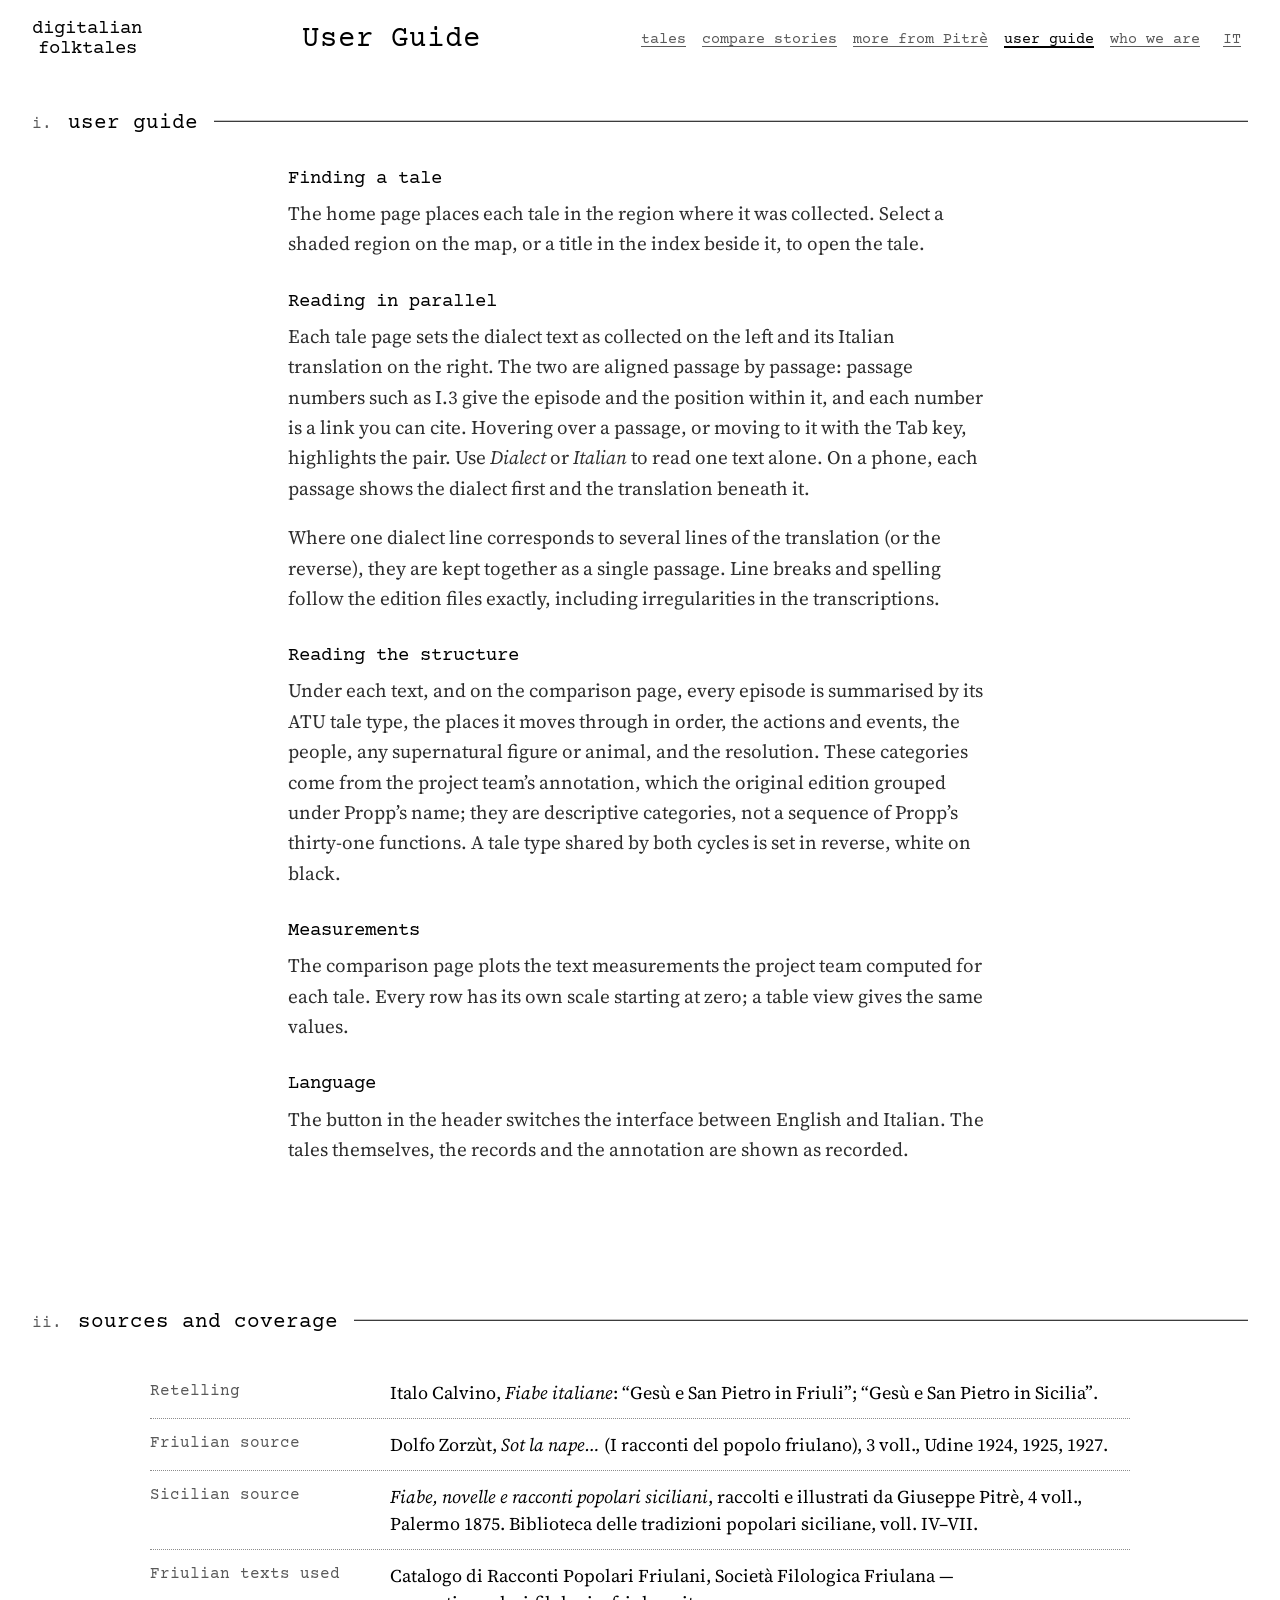
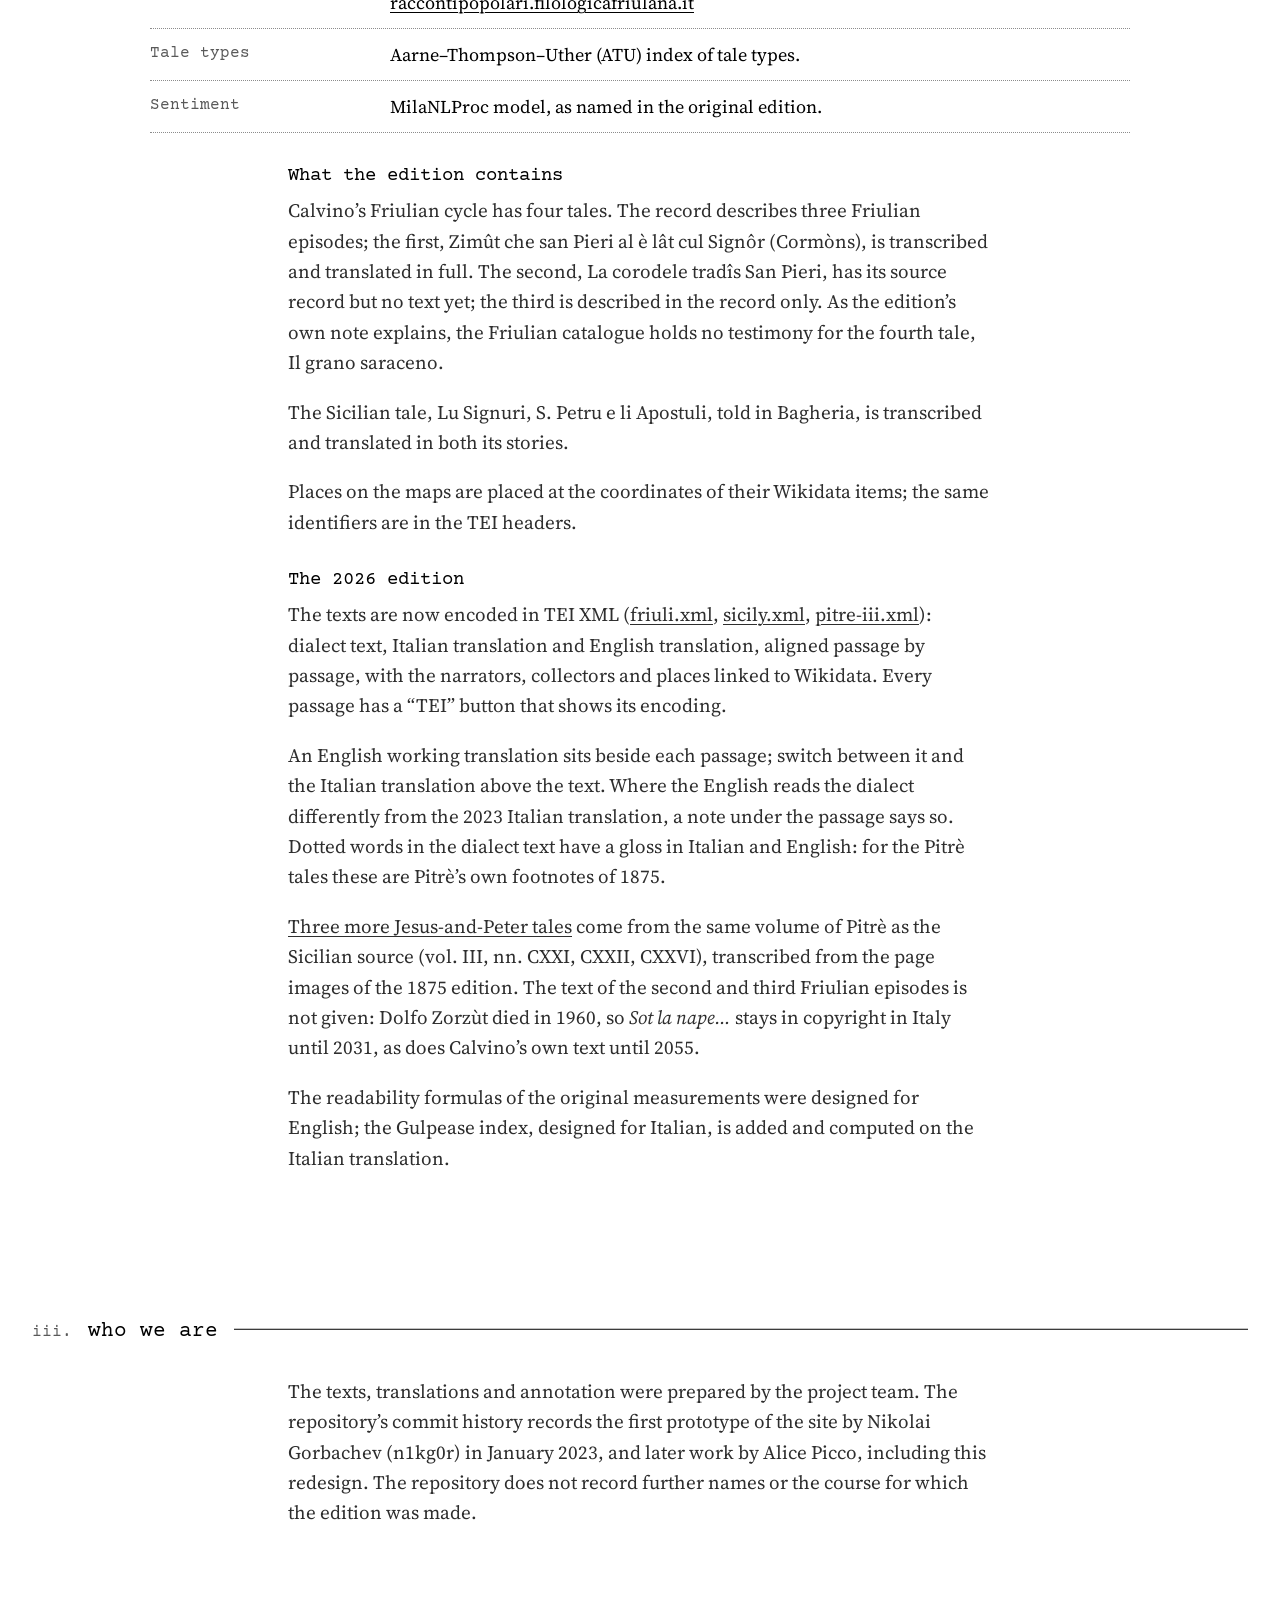
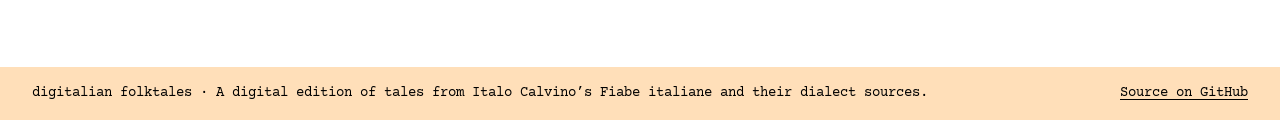
==== commit af8a64a4: "2026 edition: TEI source, English translation, glossary, three Pitrè tales, linked data, passage sea" ====
--- a/docs/guide.html
+++ b/docs/guide.html
@@ -21,6 +21,7 @@
       <nav class="site-nav" aria-label="Main">
         <a href="index.html" data-i18n="nav.tales">tales</a>
         <a href="analysis/comparison.html" data-i18n="nav.compare">compare stories</a>
+        <a href="analysis/pitre.html" data-i18n="nav.pitre">more from Pitrè</a>
         <a href="guide.html" aria-current="page" data-i18n="nav.guide">user guide</a>
         <a href="guide.html#who" data-i18n="nav.who">who we are</a>
         <button class="lang-switch" type="button" lang="it" aria-label="Leggi in italiano">IT</button>
@@ -79,13 +80,23 @@
               <h3>What the edition contains</h3>
               <p>Calvino’s Friulian cycle has four tales. The record describes three Friulian episodes; the first, <span lang="fur">Zimût che san Pieri al è lât cul Signôr</span> (Cormòns), is transcribed and translated in full. The second, <span lang="fur">La corodele tradîs San Pieri</span>, has its source record but no text yet; the third is described in the record only. As the edition’s own note explains, the Friulian catalogue holds no testimony for the fourth tale, <span lang="it">Il grano saraceno</span>.</p>
               <p>The Sicilian tale, <span lang="scn">Lu Signuri, S. Petru e li Apostuli</span>, told in Bagheria, is transcribed and translated in both its stories.</p>
-              <p>Places on the maps are approximate positions of the towns named in the record, added for orientation only.</p>
+              <p>Places on the maps are placed at the coordinates of their Wikidata items; the same identifiers are in the TEI headers.</p>
+              <h3>The 2026 edition</h3>
+              <p>The texts are now encoded in TEI XML (<a href="tei/friuli.xml">friuli.xml</a>, <a href="tei/sicily.xml">sicily.xml</a>, <a href="tei/pitre-iii.xml">pitre-iii.xml</a>): dialect text, Italian translation and English translation, aligned passage by passage, with the narrators, collectors and places linked to Wikidata. Every passage has a “TEI” button that shows its encoding.</p>
+              <p>An English working translation sits beside each passage; switch between it and the Italian translation above the text. Where the English reads the dialect differently from the 2023 Italian translation, a note under the passage says so. Dotted words in the dialect text have a gloss in Italian and English: for the Pitrè tales these are Pitrè’s own footnotes of 1875.</p>
+              <p><a href="analysis/pitre.html">Three more Jesus-and-Peter tales</a> come from the same volume of Pitrè as the Sicilian source (vol. III, nn. CXXI, CXXII, CXXVI), transcribed from the page images of the 1875 edition. The text of the second and third Friulian episodes is not given: Dolfo Zorzùt died in 1960, so <i lang="fur">Sot la nape…</i> stays in copyright in Italy until 2031, as does Calvino’s own text until 2055.</p>
+              <p>The readability formulas of the original measurements were designed for English; the Gulpease index, designed for Italian, is added and computed on the Italian translation.</p>
             </div>
             <div data-lang-block="it" hidden>
               <h3>Che cosa contiene l’edizione</h3>
               <p>Il ciclo friulano di Calvino comprende quattro racconti. La scheda descrive tre episodi friulani; il primo, <span lang="fur">Zimût che san Pieri al è lât cul Signôr</span> (Cormòns), è trascritto e tradotto per intero. Il secondo, <span lang="fur">La corodele tradîs San Pieri</span>, ha la sua scheda di fonte ma non ancora il testo; il terzo è descritto solo nella scheda. Come spiega la nota dell’edizione, il catalogo friulano non contiene testimonianze del quarto racconto, <span lang="it">Il grano saraceno</span>.</p>
               <p>La fiaba siciliana, <span lang="scn">Lu Signuri, S. Petru e li Apostuli</span>, raccontata a Bagheria, è trascritta e tradotta in entrambe le sue storie.</p>
-              <p>I luoghi sulle mappe sono posizioni approssimative dei paesi indicati nella scheda, aggiunte solo per orientarsi.</p>
+              <p>I luoghi sulle mappe sono collocati alle coordinate dei rispettivi elementi di Wikidata; gli stessi identificativi sono nelle intestazioni TEI.</p>
+              <h3>L’edizione 2026</h3>
+              <p>I testi sono ora codificati in TEI XML (<a href="tei/friuli.xml">friuli.xml</a>, <a href="tei/sicily.xml">sicily.xml</a>, <a href="tei/pitre-iii.xml">pitre-iii.xml</a>): testo dialettale, traduzione italiana e traduzione inglese, allineati passo per passo, con narratori, raccoglitori e luoghi collegati a Wikidata. Ogni passo ha un pulsante “TEI” che ne mostra la codifica.</p>
+              <p>Accanto a ogni passo c’è una traduzione inglese di lavoro; si passa da questa alla traduzione italiana sopra il testo. Dove l’inglese legge il dialetto diversamente dalla traduzione italiana del 2023, una nota sotto il passo lo segnala. Le parole sottolineate a puntini nel testo dialettale hanno una glossa in italiano e in inglese: per le fiabe di Pitrè sono le sue note del 1875.</p>
+              <p><a href="analysis/pitre.html">Altre tre fiabe di Gesù e San Pietro</a> provengono dallo stesso volume di Pitrè che contiene la fonte siciliana (vol. III, nn. CXXI, CXXII, CXXVI), trascritte dalle immagini delle pagine dell’edizione del 1875. Il testo del secondo e del terzo episodio friulano non è riportato: Dolfo Zorzùt è morto nel 1960, quindi <i lang="fur">Sot la nape…</i> è protetto in Italia fino al 2031, come il testo di Calvino fino al 2055.</p>
+              <p>Le formule di leggibilità delle misure originali sono state pensate per l’inglese; è aggiunto l’indice Gulpease, pensato per l’italiano e calcolato sulla traduzione italiana.</p>
             </div>
           </div>
         </div>
@@ -113,6 +124,7 @@
     </div>
   </footer>
   <script src="assets/data.js"></script>
+  <script src="assets/corpus.js"></script>
   <script src="assets/site.js"></script>
 </body>
 </html>
--- a/docs/assets/site.css
+++ b/docs/assets/site.css
@@ -22,21 +22,6 @@
   --margin: 32px;
   --max: 1440px;
 }
-@media (prefers-color-scheme: dark) {
-  :root:not([data-theme="light"]) {
-    color-scheme: dark;
-    --paper: #121212; --paper-2: #1b1b1b; --ink: #f2f2f2; --ink-2: #d4d4d4; --muted: #a8a8a8;
-    --rule: #6e6e6e; --peach: #4b3720; --friuli: #7373ff; --sicily: #f2463c;
-    --shadow: 0 0 0 1px #343434; --focus: #9c9cff;
-  }
-}
-:root[data-theme="dark"] {
-  color-scheme: dark;
-  --paper: #121212; --paper-2: #1b1b1b; --ink: #f2f2f2; --ink-2: #d4d4d4; --muted: #a8a8a8;
-  --rule: #6e6e6e; --peach: #4b3720; --friuli: #7373ff; --sicily: #f2463c;
-  --shadow: 0 0 0 1px #343434; --focus: #9c9cff;
-}
-
 *, *::before, *::after { box-sizing: border-box; }
 html { -webkit-text-size-adjust: 100%; text-size-adjust: 100%; }
 body { margin: 0; background: var(--paper); color: var(--ink); font-family: var(--mono); font-size: 1rem; line-height: 1.5; overflow-x: hidden; }
@@ -58,11 +43,11 @@
 .wrap { max-width: var(--max); margin: 0 auto; padding: 0 var(--margin); }
 
 /* ---------- header: small two-line wordmark · centred title · grey underlined menu ---------- */
-.site-header .wrap { display: grid; grid-template-columns: minmax(0, 1fr) auto minmax(0, 1fr); align-items: center; gap: 16px; min-height: 80px; }
+.site-header .wrap { display: grid; grid-template-columns: auto minmax(0, 1fr) auto; align-items: center; gap: 16px; min-height: 80px; }
 .logo-small { display: inline-flex; flex-direction: column; align-items: center; text-decoration: none; font-size: 1.2rem; line-height: 1.02; justify-self: start; }
 .logo-small:hover { background: none; color: var(--friuli); }
-.page-title { font-size: clamp(1.4rem, 2.6vw, 2.2rem); text-align: center; letter-spacing: 0.03em; }
-.site-nav { display: flex; align-items: center; gap: 4px 18px; flex-wrap: wrap; justify-content: flex-end; justify-self: end; }
+.page-title { font-size: clamp(1.4rem, 2.3vw, 2.2rem); text-align: center; letter-spacing: 0.03em; }
+.site-nav { display: flex; align-items: center; gap: 4px 16px; flex-wrap: wrap; justify-content: flex-end; justify-self: end; }
 .site-nav a { color: var(--muted); font-size: 0.9375rem; padding: 4px 0; }
 .site-nav a[aria-current="page"] { color: var(--ink); text-decoration-thickness: 2px; }
 .lang-switch { font: inherit; font-size: 0.9375rem; background: transparent; color: var(--muted); border: 0; padding: 4px 2px; min-height: 32px; min-width: 32px; cursor: pointer; text-decoration: underline; text-underline-offset: 0.18em; }
@@ -70,7 +55,7 @@
 .home .site-header .wrap { grid-template-columns: 1fr auto; }
 
 /* ---------- home: the search page ---------- */
-.search-page { min-height: calc(100svh - 80px); display: flex; flex-direction: column; justify-content: center; padding: 24px 0 32px; }
+.search-page { min-height: min(calc(100svh - 80px), 860px); display: flex; flex-direction: column; justify-content: center; padding: 24px 0 32px; }
 .logo { text-align: center; }
 .logo h1 { font-size: clamp(3.25rem, 11.5vw, 10rem); line-height: 0.86; letter-spacing: 0.015em; display: flex; flex-direction: column; align-items: center; }
 .logo h1 span:last-child { padding-left: 0.12em; }
@@ -164,7 +149,7 @@
 .record-card .fields dd { padding-top: 2px; font-size: 0.9375rem; }
 .record-card ol { list-style: none; margin: 0; padding: 0; }
 .record-card ol li { display: grid; grid-template-columns: 2.5em 1fr; padding: 6px 0; border-bottom: 1px dotted var(--rule); font-size: 0.9375rem; }
-.record-card h4 { font-size: 0.875rem; color: var(--muted); margin: 18px 0 4px; }
+.record-card h4, .record-card .card-sub { font-size: 0.875rem; font-weight: 400; color: var(--muted); margin: 18px 0 4px; }
 
 .controls { display: flex; flex-wrap: wrap; gap: 10px 20px; align-items: center; justify-content: center; margin: 0 0 16px; position: sticky; top: 0; z-index: 3; background: var(--paper); padding: 10px 0; }
 .seg-control { display: inline-flex; border: 1px solid var(--ink); border-radius: 1.3rem; overflow: hidden; }
@@ -288,7 +273,8 @@
 @media (max-width: 1100px) {
   .atlas { grid-template-columns: 1fr; }
   .atlas-map { max-width: 560px; margin: 0 auto; width: 100%; }
-  .story { grid-template-columns: 1fr; }
+  .story { grid-template-columns: minmax(0, 1fr); }
+  .story > * { min-width: 0; }
   .story-side { position: static; display: grid; grid-template-columns: minmax(0, 240px) minmax(0, 1fr); gap: 28px; align-items: start; }
   .story-side .locator { margin: 0; }
 }
@@ -301,16 +287,18 @@
 }
 @media (max-width: 720px) {
   :root { --margin: 16px; }
-  .site-header .wrap { grid-template-columns: auto minmax(0, 1fr); min-height: 64px; padding-top: 12px; padding-bottom: 8px; row-gap: 8px; }
-  .site-header .page-title { grid-column: 1 / -1; grid-row: 2; font-size: 1.4rem; }
-  .site-nav { gap: 2px 14px; }
+  .site-header .wrap { grid-template-columns: minmax(0, 1fr); min-height: 64px; padding-top: 12px; padding-bottom: 8px; row-gap: 10px; }
+  .site-header .logo-small { grid-row: 1; }
+  .site-header .site-nav { grid-row: 2; justify-self: stretch; justify-content: flex-start; gap: 2px 14px; border-top: 1px dotted var(--rule); padding-top: 6px; }
+  .site-header .page-title { grid-row: 3; font-size: 1.4rem; }
+  .home .site-header .site-nav { grid-row: 1; border-top: 0; justify-content: flex-end; }
   .site-nav a, .lang-switch { font-size: 0.875rem; }
   .home .site-header .wrap { grid-template-columns: 1fr; }
   .search-page { min-height: auto; padding-top: 48px; }
   .searchbar { padding-left: 16px; }
   .searchbar button { padding: 8px 12px; }
   .ticker .sep { display: block; height: 0; overflow: hidden; }
-  .story-side { grid-template-columns: 1fr; }
+  .story-side { grid-template-columns: minmax(0, 1fr); }
   .story-side .locator { max-width: 240px; margin: 0 auto; }
   .panel, .reader-body.panel { padding: 16px; }
   .card-head, .card-body { padding-left: 16px; padding-right: 16px; }
@@ -332,6 +320,11 @@
   .metric-row .track { grid-column: 1 / -1; grid-row: 2; }
   .metric-row .m-vals { grid-template-columns: auto auto; gap: 12px; }
   .record-table tbody th { width: auto; }
+  [data-record] .record-table thead { display: none; }
+  [data-record] .record-table tr, [data-record] .record-table th, [data-record] .record-table td { display: block; width: auto; padding-right: 0; }
+  [data-record] .record-table tbody th { border-bottom: 0; padding: 14px 0 2px; color: var(--ink); border-top: 1px solid var(--ink); }
+  [data-record] .record-table td { padding: 6px 0; }
+  [data-record] .record-table td::before { content: attr(data-label); display: block; font-size: 0.75rem; color: var(--muted); }
 }
 @media (prefers-reduced-motion: no-preference) {
   html { scroll-behavior: smooth; }
@@ -339,3 +332,40 @@
 }
 @media (forced-colors: active) { .mk, .track .dot, .map-svg .marker { forced-color-adjust: none; } }
 @media print { .site-header, .controls, .site-footer, .skip { display: none; } .seg { break-inside: avoid; } }
+
+/* ---------------------------------------------------------------- 2026: translation switch, glossary, TEI, Pitrè */
+.reader[data-tr="it"] .t-en, .reader[data-tr="en"] .t-it { display: none; }
+.seg .sn-col { display: flex; flex-direction: column; align-items: flex-start; gap: 8px; }
+.tei-btn { font: 0.6875rem/1 var(--mono); letter-spacing: 0.04em; color: var(--muted); background: var(--paper); border: 1px solid var(--rule); border-radius: 2px; padding: 4px 5px; min-height: 24px; cursor: pointer; }
+.tei-btn:hover, .tei-btn[aria-expanded="true"] { color: var(--ink); border-color: var(--ink); }
+.tei-src { grid-column: 2 / -1; margin-top: 12px; }
+.tei-src pre { margin: 0; padding: 14px 16px; background: var(--paper-2); border-left: 3px solid var(--ink); font: 0.8125rem/1.55 var(--mono); white-space: pre-wrap; overflow-wrap: anywhere; max-height: 28rem; overflow: auto; }
+.tr-note { font-family: var(--mono); font-size: 0.8125rem !important; line-height: 1.5; color: var(--muted); border-left: 2px solid var(--rule); padding-left: 10px; margin-top: 10px !important; hyphens: manual; }
+.gl { border-bottom: 1.5px dotted var(--rule); cursor: help; }
+.gl:hover, .gl:focus { background: var(--peach); border-bottom-color: var(--ink); outline: none; }
+.gl:focus-visible { outline: 2px solid var(--focus); outline-offset: 1px; }
+.reader.no-gloss .gl { border-bottom: 0; cursor: auto; background: none; }
+.reader.no-gloss .gl-sr { display: none; }
+#gl-tip { position: fixed; z-index: 30; max-width: 300px; background: var(--ink); color: var(--paper); font: 0.8125rem/1.45 var(--mono); padding: 8px 11px; pointer-events: none; }
+#gl-tip[hidden] { display: none; }
+#gl-tip span { display: block; }
+#gl-tip span[lang="it"] { font-family: var(--serif); font-size: 0.9375rem; }
+#gl-tip .src { color: #c9c9c9; font-size: 0.75rem; margin-top: 4px; }
+.gl-switch { display: inline-flex; align-items: center; gap: 6px; font-size: 0.9375rem; cursor: pointer; }
+.gl-switch input { width: 16px; height: 16px; accent-color: var(--ink); margin: 0; }
+.tei-dl { font-size: 0.8125rem; }
+.episode.variant { margin-left: 3.5rem; border-left: 3px solid var(--paper-2); padding-left: 16px; }
+.episode.variant .episode-head { grid-template-columns: 0 minmax(0, 1fr) minmax(0, 1fr); }
+.map-svg .marker.related { fill: var(--sicily); stroke: var(--sicily); fill-opacity: 0.55; stroke-width: 2; }
+.mk.related { border-radius: 2px; border-color: var(--sicily); background: color-mix(in srgb, var(--sicily) 55%, var(--paper)); }
+.record-card .fields.links a { overflow-wrap: anywhere; }
+.results .snip { display: block; font-family: var(--serif); font-size: 0.9375rem; color: var(--muted); margin-top: 2px; }
+@media (max-width: 720px) {
+  .tei-src { grid-column: 1 / -1; }
+  .seg, .reader[data-view] .seg { grid-template-columns: minmax(0, 1fr); }
+  .seg .sn-col { flex-direction: row; align-items: center; gap: 10px; margin-bottom: 6px; }
+  .seg .orig, .seg .trans, .tei-src { grid-column: 1; }
+  .controls { position: static; }
+  .episode.variant { margin-left: 0; }
+}
+@media (forced-colors: active) { .gl { border-bottom-color: CanvasText; } #gl-tip { border: 1px solid CanvasText; } }
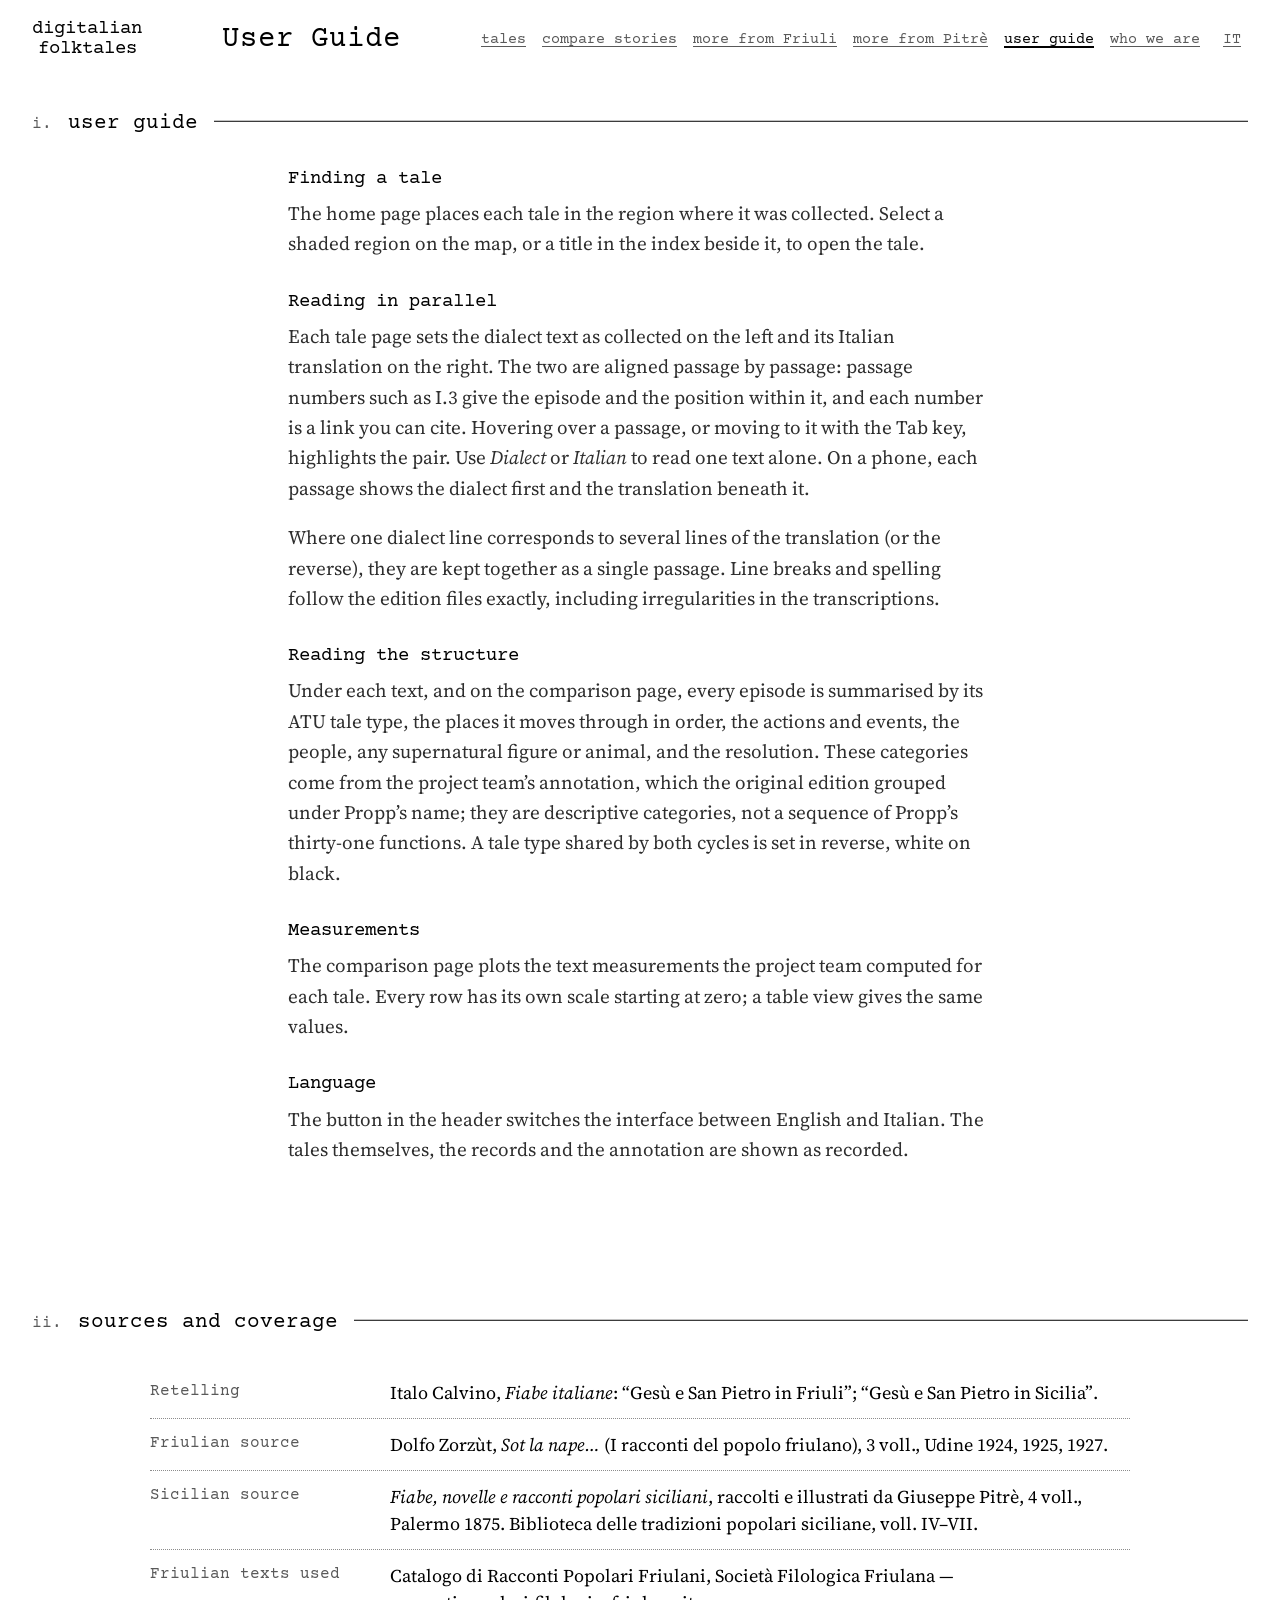
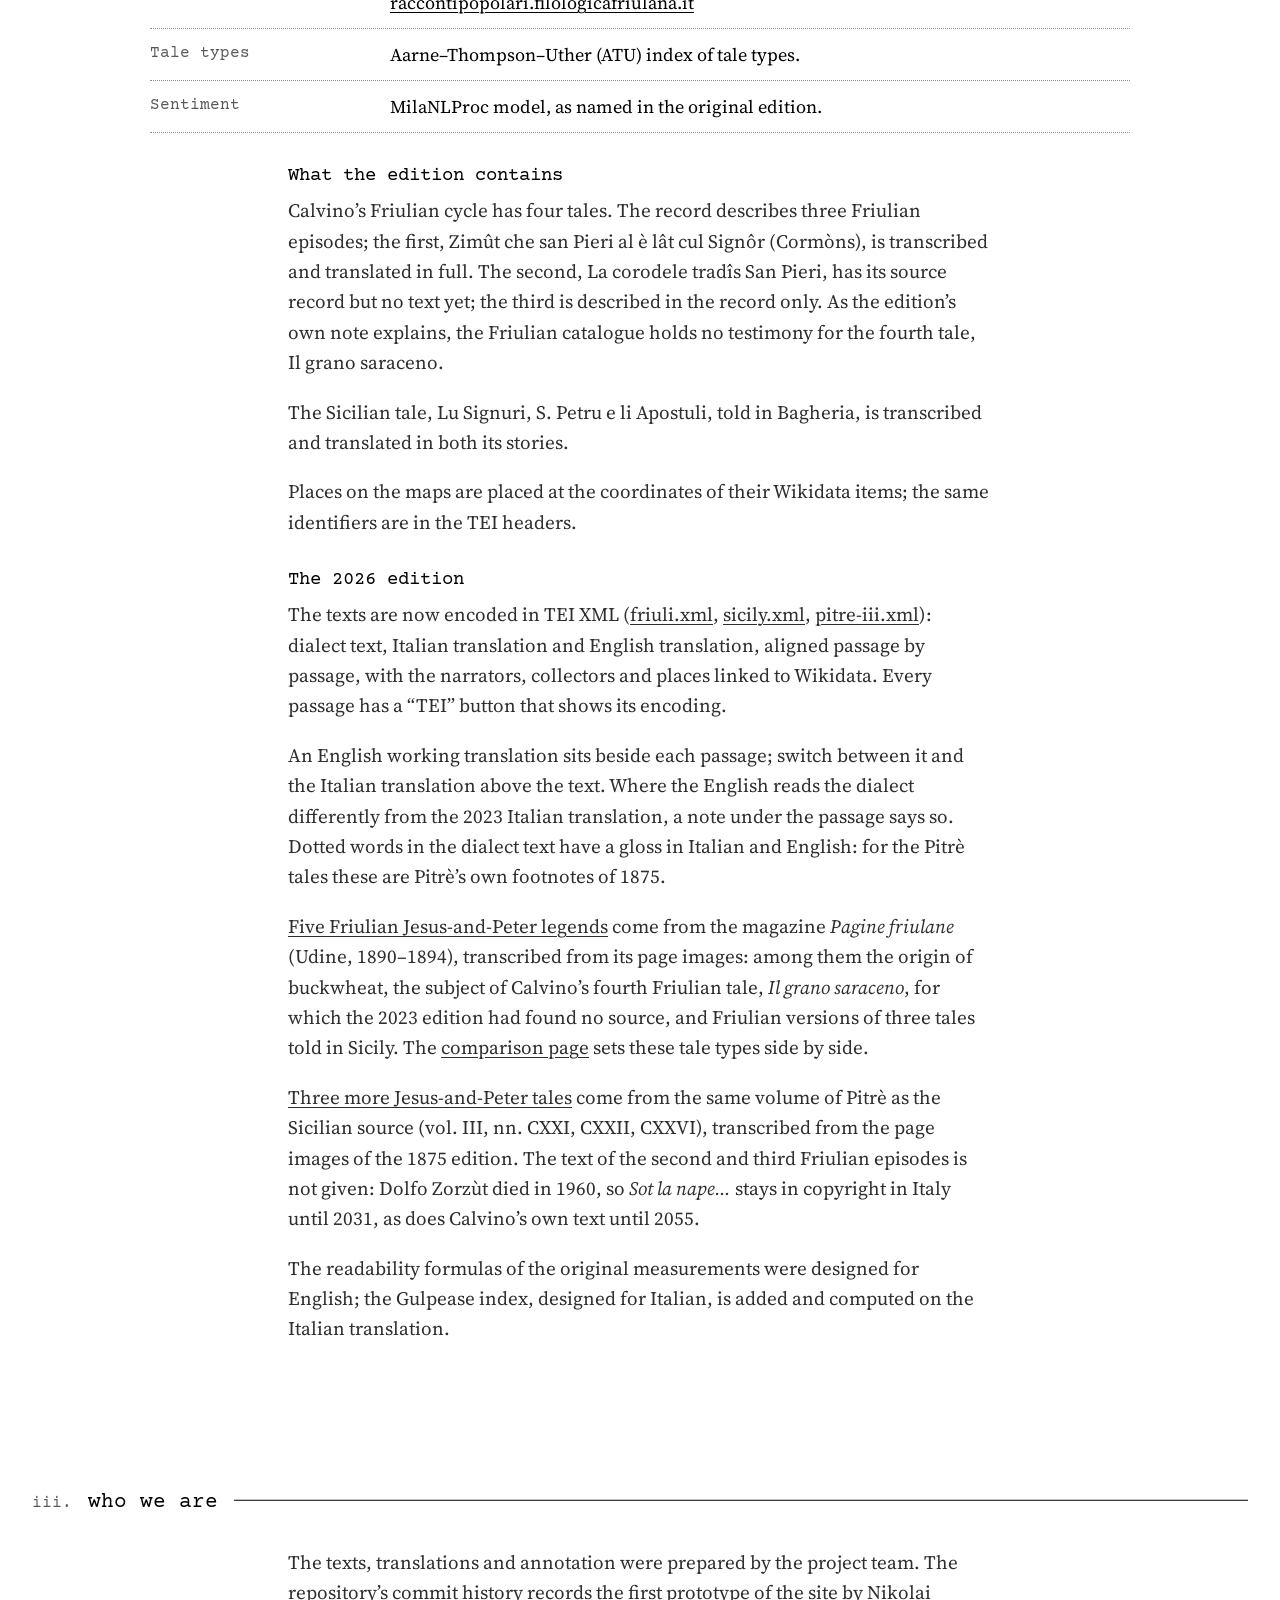
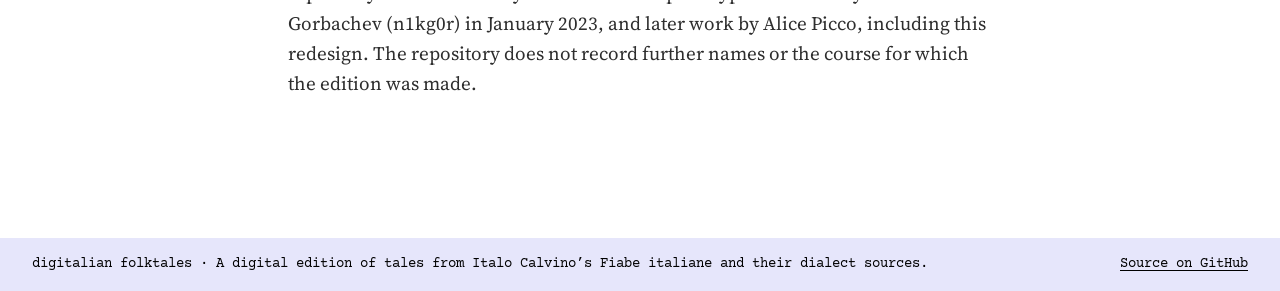
==== commit bbbeace4: "Five Friulian legends from Pagine friulane, per-tale maps, parallels, blue accent - docs/tei/friuli-" ====
--- a/docs/guide.html
+++ b/docs/guide.html
@@ -21,6 +21,7 @@
       <nav class="site-nav" aria-label="Main">
         <a href="index.html" data-i18n="nav.tales">tales</a>
         <a href="analysis/comparison.html" data-i18n="nav.compare">compare stories</a>
+        <a href="analysis/pagine-friulane.html" data-i18n="nav.pf">more from Friuli</a>
         <a href="analysis/pitre.html" data-i18n="nav.pitre">more from Pitrè</a>
         <a href="guide.html" aria-current="page" data-i18n="nav.guide">user guide</a>
         <a href="guide.html#who" data-i18n="nav.who">who we are</a>
@@ -84,6 +85,7 @@
               <h3>The 2026 edition</h3>
               <p>The texts are now encoded in TEI XML (<a href="tei/friuli.xml">friuli.xml</a>, <a href="tei/sicily.xml">sicily.xml</a>, <a href="tei/pitre-iii.xml">pitre-iii.xml</a>): dialect text, Italian translation and English translation, aligned passage by passage, with the narrators, collectors and places linked to Wikidata. Every passage has a “TEI” button that shows its encoding.</p>
               <p>An English working translation sits beside each passage; switch between it and the Italian translation above the text. Where the English reads the dialect differently from the 2023 Italian translation, a note under the passage says so. Dotted words in the dialect text have a gloss in Italian and English: for the Pitrè tales these are Pitrè’s own footnotes of 1875.</p>
+              <p><a href="analysis/pagine-friulane.html">Five Friulian Jesus-and-Peter legends</a> come from the magazine <i lang="it">Pagine friulane</i> (Udine, 1890–1894), transcribed from its page images: among them the origin of buckwheat, the subject of Calvino’s fourth Friulian tale, <i lang="it">Il grano saraceno</i>, for which the 2023 edition had found no source, and Friulian versions of three tales told in Sicily. The <a href="analysis/comparison.html#parallels">comparison page</a> sets these tale types side by side.</p>
               <p><a href="analysis/pitre.html">Three more Jesus-and-Peter tales</a> come from the same volume of Pitrè as the Sicilian source (vol. III, nn. CXXI, CXXII, CXXVI), transcribed from the page images of the 1875 edition. The text of the second and third Friulian episodes is not given: Dolfo Zorzùt died in 1960, so <i lang="fur">Sot la nape…</i> stays in copyright in Italy until 2031, as does Calvino’s own text until 2055.</p>
               <p>The readability formulas of the original measurements were designed for English; the Gulpease index, designed for Italian, is added and computed on the Italian translation.</p>
             </div>
@@ -95,6 +97,7 @@
               <h3>L’edizione 2026</h3>
               <p>I testi sono ora codificati in TEI XML (<a href="tei/friuli.xml">friuli.xml</a>, <a href="tei/sicily.xml">sicily.xml</a>, <a href="tei/pitre-iii.xml">pitre-iii.xml</a>): testo dialettale, traduzione italiana e traduzione inglese, allineati passo per passo, con narratori, raccoglitori e luoghi collegati a Wikidata. Ogni passo ha un pulsante “TEI” che ne mostra la codifica.</p>
               <p>Accanto a ogni passo c’è una traduzione inglese di lavoro; si passa da questa alla traduzione italiana sopra il testo. Dove l’inglese legge il dialetto diversamente dalla traduzione italiana del 2023, una nota sotto il passo lo segnala. Le parole sottolineate a puntini nel testo dialettale hanno una glossa in italiano e in inglese: per le fiabe di Pitrè sono le sue note del 1875.</p>
+              <p><a href="analysis/pagine-friulane.html">Cinque leggende friulane di Gesù e San Pietro</a> provengono dalla rivista <i>Pagine friulane</i> (Udine, 1890–1894), trascritte dalle immagini delle pagine: tra queste l’origine del grano saraceno, l’argomento del quarto racconto friulano di Calvino, <i>Il grano saraceno</i>, di cui l’edizione del 2023 non aveva trovato la fonte, e le versioni friulane di tre fiabe raccontate anche in Sicilia. La <a href="analysis/comparison.html#parallels">pagina di confronto</a> mette a fianco questi tipi di fiaba.</p>
               <p><a href="analysis/pitre.html">Altre tre fiabe di Gesù e San Pietro</a> provengono dallo stesso volume di Pitrè che contiene la fonte siciliana (vol. III, nn. CXXI, CXXII, CXXVI), trascritte dalle immagini delle pagine dell’edizione del 1875. Il testo del secondo e del terzo episodio friulano non è riportato: Dolfo Zorzùt è morto nel 1960, quindi <i lang="fur">Sot la nape…</i> è protetto in Italia fino al 2031, come il testo di Calvino fino al 2055.</p>
               <p>Le formule di leggibilità delle misure originali sono state pensate per l’inglese; è aggiunto l’indice Gulpease, pensato per l’italiano e calcolato sulla traduzione italiana.</p>
             </div>
--- a/docs/assets/site.css
+++ b/docs/assets/site.css
@@ -2,7 +2,7 @@
    The project's original identity, taken further: a lowercase typewriter wordmark,
    Courier for everything typed by the edition (interface, records, dialect transcriptions),
    a book serif for the Italian translations, white paper cards with the original soft shadow,
-   the original blue and red map markers, and the peach of the original footer as the only tint. */
+   the original blue and red map markers, and a pale tint of the marker blue for highlights (2026; it replaces the original peach). */
 
 :root {
   color-scheme: light;
@@ -12,7 +12,7 @@
   --ink-2: #2e2e2e;
   --muted: #595959;
   --rule: #8c8c8c;
-  --peach: #ffdfb9;           /* original footer colour: highlight and selection */
+  --peach: #e6e6fb;           /* highlight and selection: a pale tint of the Friulian blue (the variable keeps its old name) */
   --friuli: #1f1fe0;          /* original marker blue */
   --sicily: #e0201a;          /* original marker red */
   --shadow: 0 0 10px 1px rgba(0, 0, 0, 0.13);
@@ -369,3 +369,30 @@
   .episode.variant { margin-left: 0; }
 }
 @media (forced-colors: active) { .gl { border-bottom-color: CanvasText; } #gl-tip { border: 1px solid CanvasText; } }
+
+/* ---------------------------------------------------------------- 2026: Pagine friulane, parallels */
+.map-svg .marker.related.friuli { fill: var(--friuli); stroke: var(--friuli); }
+.mk.related.friuli { border-color: var(--friuli); background: color-mix(in srgb, var(--friuli) 55%, var(--paper)); }
+.edition-note { margin: 12px 0 0; font-size: 0.875rem; }
+.edition-note a { display: block; padding: 10px 14px; border-left: 3px solid var(--friuli); background: var(--paper-2); text-decoration: none; color: var(--ink); }
+.edition-note a:hover { background: var(--peach); }
+.parallels th[scope="row"] { font-weight: 400; min-width: 16em; }
+.parallels .par-note { display: block; margin-top: 6px; font-size: 0.8125rem; color: var(--muted); line-height: 1.45; }
+.par-list { list-style: none; margin: 0; padding: 0; }
+.par-list li { display: flex; gap: 8px; align-items: baseline; padding: 2px 0; }
+.par-list .mk { width: 10px; height: 10px; border-width: 2px; flex: none; transform: translateY(1px); }
+@media (max-width: 720px) {
+  .parallels thead { display: none; }
+  .parallels, .parallels tbody, .parallels tr, .parallels th, .parallels td { display: block; width: auto; }
+  .parallels tr { padding: 12px 0; border-bottom: 1px dotted var(--rule); }
+  .parallels th[scope="row"] { min-width: 0; padding: 0 0 6px; border: 0; }
+  .parallels td { padding: 4px 0; border: 0; }
+  .parallels td::before { content: attr(data-label); display: block; font-size: 0.75rem; color: var(--muted); }
+}
+
+/* the further tales: small solid dots on the maps and in the cards */
+.map-svg .marker.related { fill-opacity: 1; stroke: var(--paper); stroke-width: 1.5; }
+.map-svg .marker.related.friuli { fill: var(--friuli); stroke: var(--paper); }
+.map-svg .marker.related.sicily { fill: var(--sicily); stroke: var(--paper); }
+.mk.related { width: 9px; height: 9px; border-radius: 50%; border: 0; background: var(--sicily); vertical-align: 1px; }
+.mk.related.friuli { background: var(--friuli); }
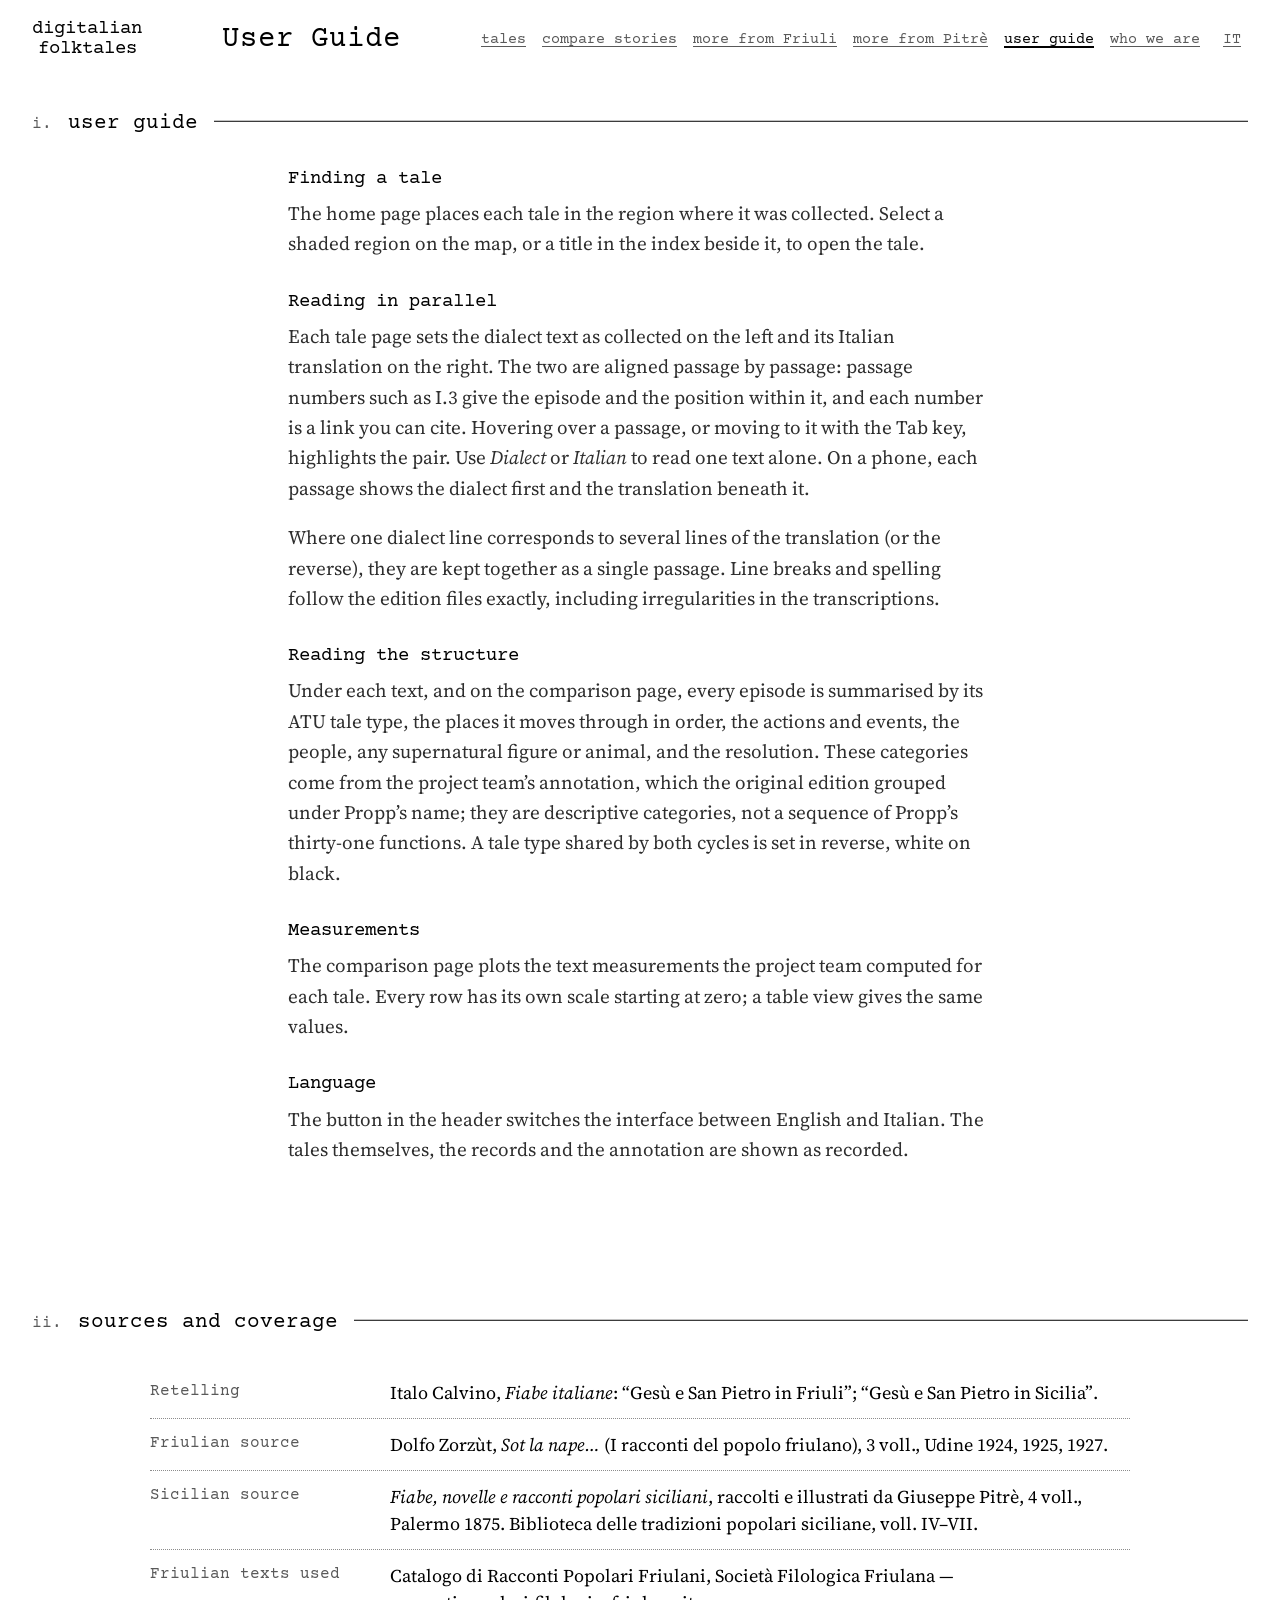
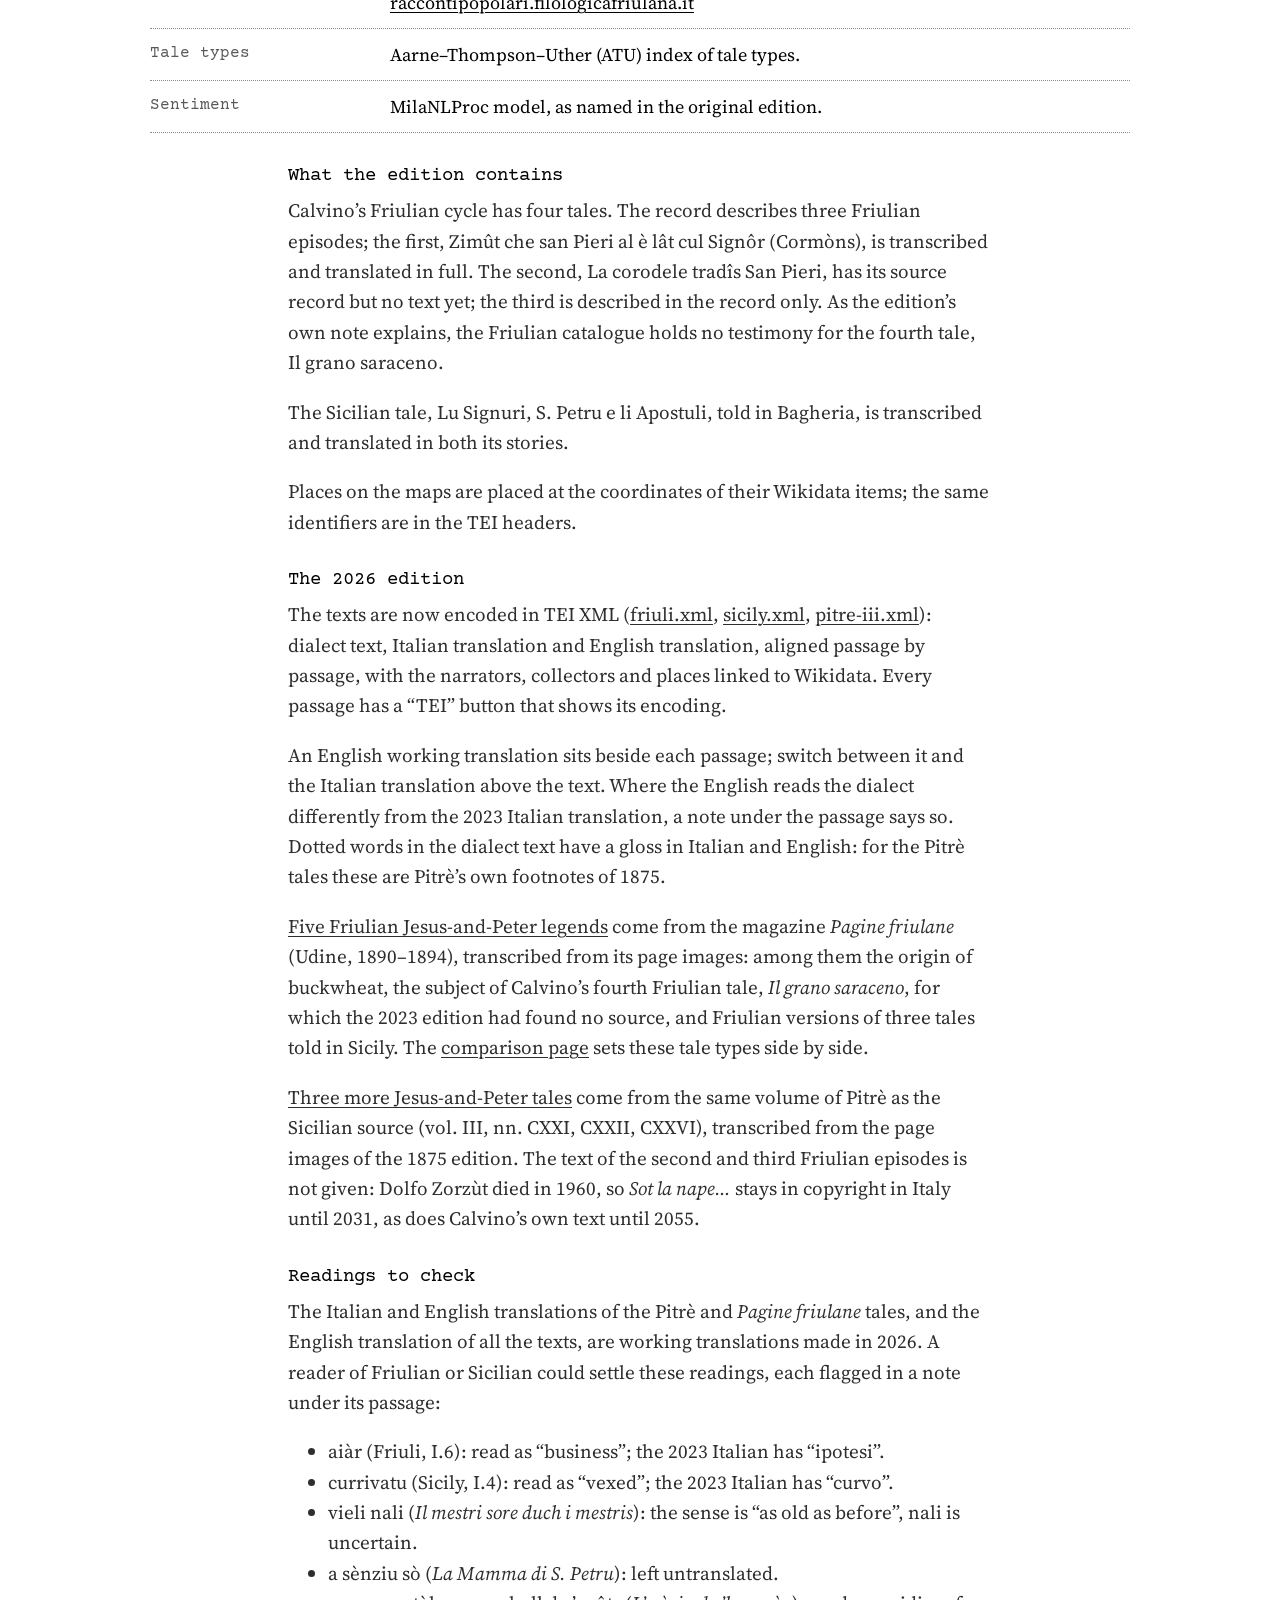
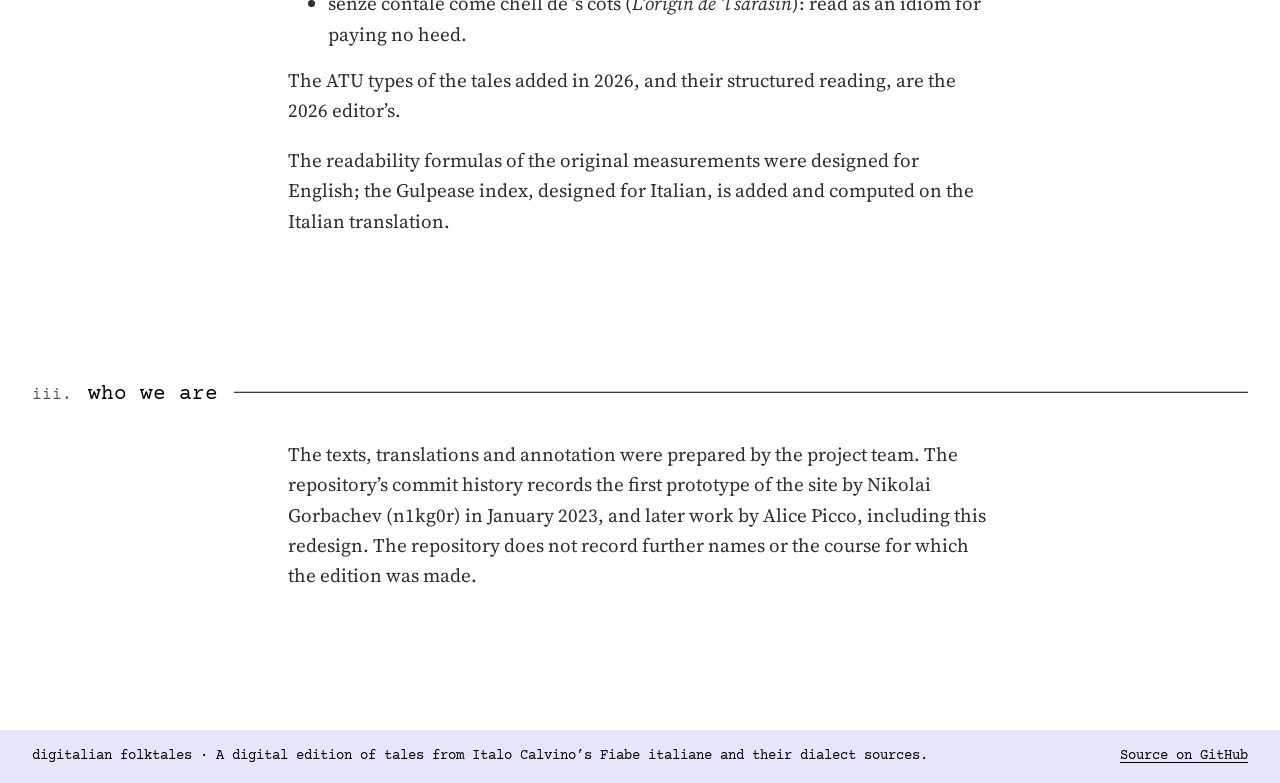
==== commit 191ff6c7: "Page images for every transcribed tale, structured reading of the further tales, readings to check -" ====
--- a/docs/guide.html
+++ b/docs/guide.html
@@ -87,6 +87,16 @@
               <p>An English working translation sits beside each passage; switch between it and the Italian translation above the text. Where the English reads the dialect differently from the 2023 Italian translation, a note under the passage says so. Dotted words in the dialect text have a gloss in Italian and English: for the Pitrè tales these are Pitrè’s own footnotes of 1875.</p>
               <p><a href="analysis/pagine-friulane.html">Five Friulian Jesus-and-Peter legends</a> come from the magazine <i lang="it">Pagine friulane</i> (Udine, 1890–1894), transcribed from its page images: among them the origin of buckwheat, the subject of Calvino’s fourth Friulian tale, <i lang="it">Il grano saraceno</i>, for which the 2023 edition had found no source, and Friulian versions of three tales told in Sicily. The <a href="analysis/comparison.html#parallels">comparison page</a> sets these tale types side by side.</p>
               <p><a href="analysis/pitre.html">Three more Jesus-and-Peter tales</a> come from the same volume of Pitrè as the Sicilian source (vol. III, nn. CXXI, CXXII, CXXVI), transcribed from the page images of the 1875 edition. The text of the second and third Friulian episodes is not given: Dolfo Zorzùt died in 1960, so <i lang="fur">Sot la nape…</i> stays in copyright in Italy until 2031, as does Calvino’s own text until 2055.</p>
+              <h3>Readings to check</h3>
+              <p>The Italian and English translations of the Pitrè and <i lang="it">Pagine friulane</i> tales, and the English translation of all the texts, are working translations made in 2026. A reader of Friulian or Sicilian could settle these readings, each flagged in a note under its passage:</p>
+              <ul>
+                <li><span lang="fur">aiàr</span> (Friuli, I.6): read as “business”; the 2023 Italian has “ipotesi”.</li>
+                <li><span lang="scn">currivatu</span> (Sicily, I.4): read as “vexed”; the 2023 Italian has “curvo”.</li>
+                <li><span lang="fur">vieli nali</span> (<i lang="it">Il mestri sore duch i mestris</i>): the sense is “as old as before”, <span lang="fur">nali</span> is uncertain.</li>
+                <li><span lang="scn">a sènziu sò</span> (<i lang="scn">La Mamma di S. Petru</i>): left untranslated.</li>
+                <li><span lang="fur">senze contàle come chell de ’s côts</span> (<i lang="fur">L’orìgin de ’l sarasìn</i>): read as an idiom for paying no heed.</li>
+              </ul>
+              <p>The ATU types of the tales added in 2026, and their structured reading, are the 2026 editor’s.</p>
               <p>The readability formulas of the original measurements were designed for English; the Gulpease index, designed for Italian, is added and computed on the Italian translation.</p>
             </div>
             <div data-lang-block="it" hidden>
@@ -99,6 +109,16 @@
               <p>Accanto a ogni passo c’è una traduzione inglese di lavoro; si passa da questa alla traduzione italiana sopra il testo. Dove l’inglese legge il dialetto diversamente dalla traduzione italiana del 2023, una nota sotto il passo lo segnala. Le parole sottolineate a puntini nel testo dialettale hanno una glossa in italiano e in inglese: per le fiabe di Pitrè sono le sue note del 1875.</p>
               <p><a href="analysis/pagine-friulane.html">Cinque leggende friulane di Gesù e San Pietro</a> provengono dalla rivista <i>Pagine friulane</i> (Udine, 1890–1894), trascritte dalle immagini delle pagine: tra queste l’origine del grano saraceno, l’argomento del quarto racconto friulano di Calvino, <i>Il grano saraceno</i>, di cui l’edizione del 2023 non aveva trovato la fonte, e le versioni friulane di tre fiabe raccontate anche in Sicilia. La <a href="analysis/comparison.html#parallels">pagina di confronto</a> mette a fianco questi tipi di fiaba.</p>
               <p><a href="analysis/pitre.html">Altre tre fiabe di Gesù e San Pietro</a> provengono dallo stesso volume di Pitrè che contiene la fonte siciliana (vol. III, nn. CXXI, CXXII, CXXVI), trascritte dalle immagini delle pagine dell’edizione del 1875. Il testo del secondo e del terzo episodio friulano non è riportato: Dolfo Zorzùt è morto nel 1960, quindi <i lang="fur">Sot la nape…</i> è protetto in Italia fino al 2031, come il testo di Calvino fino al 2055.</p>
+              <h3>Letture da verificare</h3>
+              <p>Le traduzioni italiana e inglese delle fiabe di Pitrè e delle <i>Pagine friulane</i>, e la traduzione inglese di tutti i testi, sono traduzioni di lavoro del 2026. Chi legge il friulano o il siciliano potrebbe risolvere queste letture, ciascuna segnalata in una nota sotto il passo:</p>
+              <ul>
+                <li><span lang="fur">aiàr</span> (Friuli, I.6): letto come “affare”; la traduzione del 2023 ha “ipotesi”.</li>
+                <li><span lang="scn">currivatu</span> (Sicilia, I.4): letto come “indispettito”; la traduzione del 2023 ha “curvo”.</li>
+                <li><span lang="fur">vieli nali</span> (<i lang="fur">Il mestri sore duch i mestris</i>): il senso è “vecchio come prima”, <span lang="fur">nali</span> è incerto.</li>
+                <li><span lang="scn">a sènziu sò</span> (<i lang="scn">La Mamma di S. Petru</i>): lasciato non tradotto.</li>
+                <li><span lang="fur">senze contàle come chell de ’s côts</span> (<i lang="fur">L’orìgin de ’l sarasìn</i>): letto come modo di dire per “senza darle retta”.</li>
+              </ul>
+              <p>I tipi ATU delle fiabe aggiunte nel 2026 e la loro lettura strutturata sono del curatore del 2026.</p>
               <p>Le formule di leggibilità delle misure originali sono state pensate per l’inglese; è aggiunto l’indice Gulpease, pensato per l’italiano e calcolato sulla traduzione italiana.</p>
             </div>
           </div>
--- a/docs/assets/site.css
+++ b/docs/assets/site.css
@@ -391,8 +391,12 @@
 }
 
 /* the further tales: small solid dots on the maps and in the cards */
-.map-svg .marker.related { fill-opacity: 1; stroke: var(--paper); stroke-width: 1.5; }
-.map-svg .marker.related.friuli { fill: var(--friuli); stroke: var(--paper); }
-.map-svg .marker.related.sicily { fill: var(--sicily); stroke: var(--paper); }
+.map-svg .marker.related { fill-opacity: 1; stroke: none; }
+.map-svg .marker.related.friuli { fill: var(--friuli); stroke: none; }
+.map-svg .marker.related.sicily { fill: var(--sicily); stroke: none; }
 .mk.related { width: 9px; height: 9px; border-radius: 50%; border: 0; background: var(--sicily); vertical-align: 1px; }
 .mk.related.friuli { background: var(--friuli); }
+
+.src-meta .scans a { color: inherit; }
+.resolution.negative { font-style: italic; }
+.sub-rule { font-size: 1.2rem; font-weight: 400; text-align: center; margin: 56px 0 8px; }
